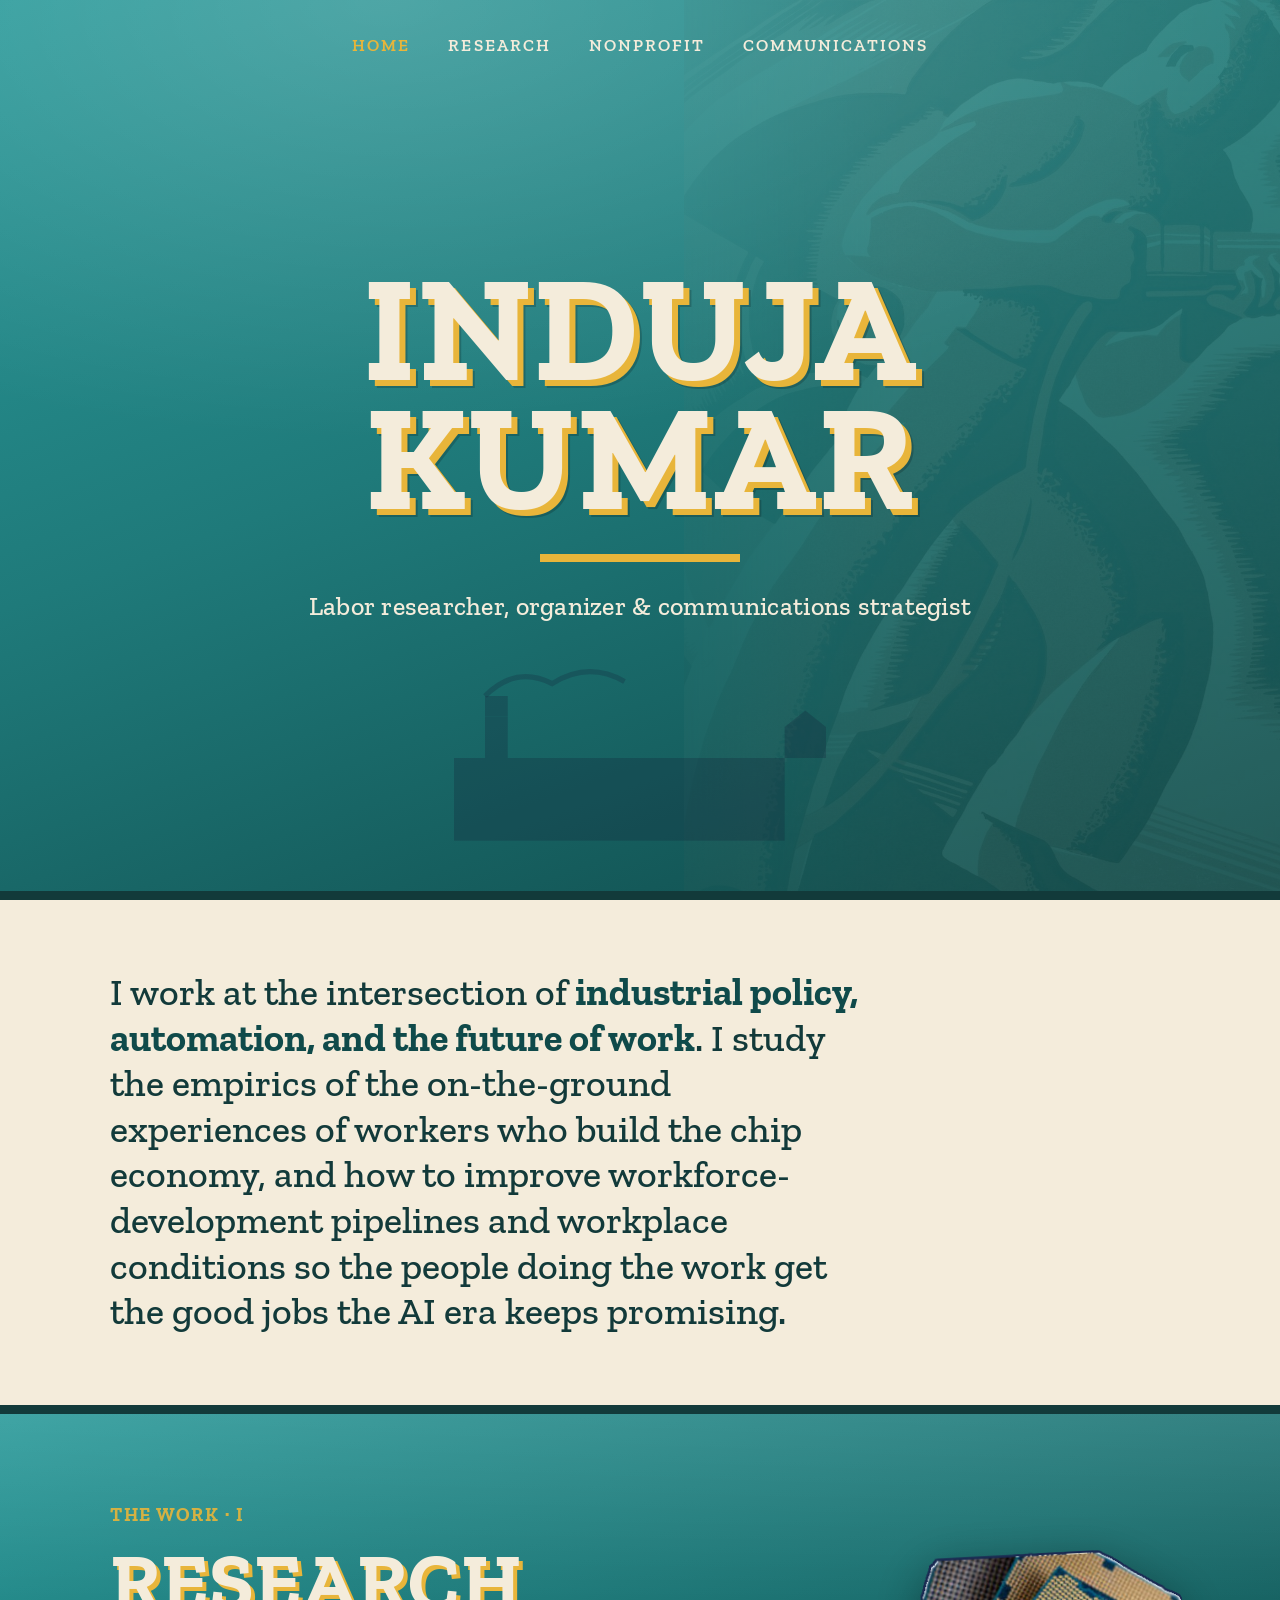
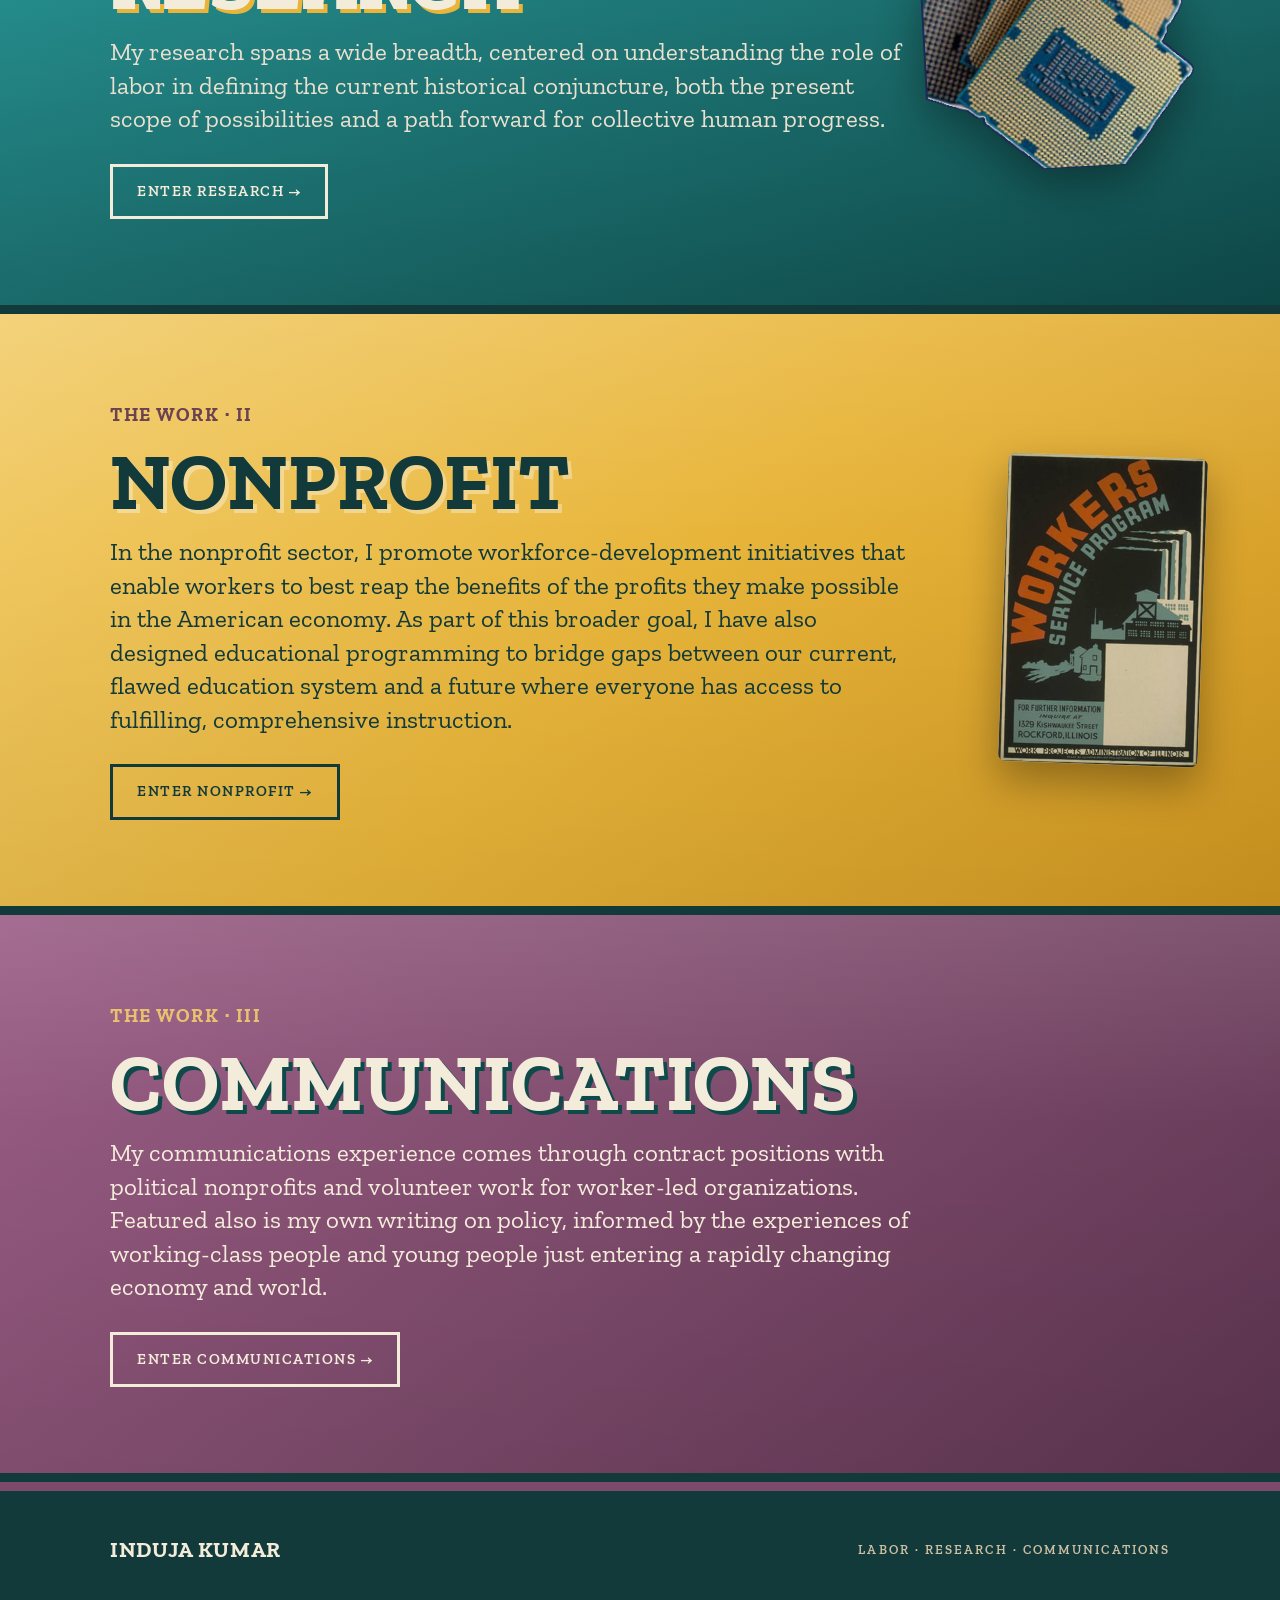
==== index.html @ 441b16be "Initial commit: deploy static site to GitHub Pages" ====
<!DOCTYPE html>
<html lang="en">
<head>
<meta charset="UTF-8">
<meta name="viewport" content="width=device-width, initial-scale=1.0">
<meta name="robots" content="noindex, nofollow, noarchive, nosnippet, noimageindex">
<meta name="googlebot" content="noindex, nofollow">
<title>Induja Kumar</title>
<link rel="preconnect" href="https://fonts.googleapis.com">
<link rel="preconnect" href="https://fonts.gstatic.com" crossorigin>
<link href="https://fonts.googleapis.com/css2?family=Zilla+Slab:ital,wght@0,400;0,500;0,600;0,700;1,400;1,500&display=swap" rel="stylesheet">
<link rel="stylesheet" href="style.css">
</head>
<body>

<!-- HERO: glossy turquoise, ghosted worker + factory motif behind centered name -->
<section class="hero-centered">
  <div class="hero-ghost" aria-hidden="true"></div>
  <!-- factory silhouette motif from Workers Service Program -->
  <svg class="hero-factory" viewBox="0 0 600 200" xmlns="http://www.w3.org/2000/svg" aria-hidden="true">
    <g fill="#15243a" opacity="0.32">
      <rect x="120" y="120" width="320" height="80"/>
      <rect x="150" y="80" width="22" height="40"/><rect x="150" y="60" width="22" height="20"/>
      <path d="M440 120 l40 0 l0 -30 l-20 -16 l-20 16 z"/>
      <g fill="#15243a"><rect x="150" y="135" width="14" height="14"/><rect x="178" y="135" width="14" height="14"/><rect x="206" y="135" width="14" height="14"/><rect x="234" y="135" width="14" height="14"/><rect x="262" y="135" width="14" height="14"/><rect x="290" y="135" width="14" height="14"/><rect x="318" y="135" width="14" height="14"/><rect x="346" y="135" width="14" height="14"/><rect x="374" y="135" width="14" height="14"/><rect x="402" y="135" width="14" height="14"/></g>
    </g>
    <g fill="none" stroke="#15243a" stroke-width="5" opacity="0.3">
      <path d="M150 60 Q180 30 215 48 Q250 26 285 46"/>
    </g>
  </svg>

  <div class="hero-content">
    <nav class="top-nav">
      <a href="index.html" class="active">Home</a>
      <a href="research.html">Research</a>
      <a href="nonprofit.html">Nonprofit</a>
      <a href="communications.html">Communications</a>
    </nav>
    <div class="hero-center">
      <div class="hero-name">Induja<br>Kumar</div>
      <div class="hero-rule"></div>
      <p class="hero-tag">Labor researcher, organizer &amp; communications strategist</p>
    </div>
  </div>
</section>

<!-- BIG BIO band -->
<section class="bio-band">
  <div class="wrap">
    <p class="bio-big">I work at the intersection of <b>industrial policy, automation, and the future of work</b>. I study the empirics of the on-the-ground experiences of workers who build the chip economy, and how to improve workforce-development pipelines and workplace conditions so the people doing the work get the good jobs the AI era keeps promising.</p>
  </div>
</section>

<!-- AREA 1: RESEARCH (turquoise, glossy) -->
<section class="areaband teal">
  <div class="popout-chip" aria-hidden="true"><img src="assets/chip.png" alt=""></div>
  <div class="wrap">
    <div class="area-grid">
      <div>
        <div class="area-index label">The Work &middot; I</div>
        <h2 class="area-title">Research</h2>
        <p class="area-desc">My research spans a wide breadth, centered on understanding the role of labor in defining the current historical conjuncture, both the present scope of possibilities and a path forward for collective human progress.</p>
        <a class="area-enter" href="research.html">Enter Research &rarr;</a>
      </div>
    </div>
  </div>
</section>

<!-- AREA 2: NONPROFIT (indigo) -->
<section class="areaband gold">
  <div class="popout-poster" aria-hidden="true"><img src="assets/wpa_workers_service.jpg" alt=""></div>
  <div class="wrap">
    <div class="area-grid">
      <div>
        <div class="area-index label">The Work &middot; II</div>
        <h2 class="area-title">Nonprofit</h2>
        <p class="area-desc">In the nonprofit sector, I promote workforce-development initiatives that enable workers to best reap the benefits of the profits they make possible in the American economy. As part of this broader goal, I have also designed educational programming to bridge gaps between our current, flawed education system and a future where everyone has access to fulfilling, comprehensive instruction.</p>
        <a class="area-enter" href="nonprofit.html">Enter Nonprofit &rarr;</a>
      </div>
    </div>
  </div>
</section>

<!-- AREA 3: COMMUNICATIONS (purple) -->
<section class="areaband plum">
  <div class="wrap">
    <div class="area-grid">
      <div>
        <div class="area-index label">The Work &middot; III</div>
        <h2 class="area-title">Communications</h2>
        <p class="area-desc">My communications experience comes through contract positions with political nonprofits and volunteer work for worker-led organizations. Featured also is my own writing on policy, informed by the experiences of working-class people and young people just entering a rapidly changing economy and world.</p>
        <a class="area-enter" href="communications.html">Enter Communications &rarr;</a>
      </div>
    </div>
  </div>
</section>

<footer>
  <div class="wrap">
    <span class="fname">Induja Kumar</span>
    <span class="label" style="color:var(--bone-dim)">Labor &middot; Research &middot; Communications</span>
  </div>
</footer>

</body>
</html>
---- style.css ----
/* ============================================================
   Induja Kumar — WPA / New Deal / utopian-industrial
   Type: Zilla Slab, chunky New Deal slab serif
   ============================================================ */
:root {
  --teal: #1f7a7a; --teal-bright: #2a9a9a; --teal-deep: #0f4a4a;
  --gold: #e8b53a; --gold-soft: #f2cd6c; --gold-deep: #cf9620;
  --plum: #7d4a6b; --plum-deep: #5c3450;
  --cream: #f4ecdb; --cream-deep: #e6dabf;
  --ink: #123a3a;           /* "dark" is now deep teal, never black */
  --ink-soft: #2c5151;
  --bone: #f4ecdb; --bone-dim: #cdbfa4;
  --rule-dark: rgba(244,236,219,0.22);
  /* legacy aliases mapped to new palette (no black/orange) */
  --indigo: #1f7a7a; --indigo-deep: #0f4a4a;
  --oxide: #7d4a6b; --oxide-deep: #5c3450; --ochre: #e8b53a;
  --rust: #7d4a6b; --rust-deep: #5c3450; --sage: #6f8a7a;
}
* { margin: 0; padding: 0; box-sizing: border-box; }
html { scroll-behavior: smooth; }
body { background: var(--ink); color: var(--bone); font-family: 'Zilla Slab', Georgia, serif; font-size: 18px; line-height: 1.55; font-weight: 400; -webkit-font-smoothing: antialiased; }
h1, h2, h3, .display { font-family: 'Zilla Slab', Georgia, serif; font-weight: 700; line-height: 1.0; letter-spacing: 0.005em; text-transform: uppercase; }
.label { font-family: 'Zilla Slab', serif; font-weight: 600; text-transform: uppercase; letter-spacing: 0.16em; font-size: 13px; }
a { color: var(--ochre); }

/* HOME HERO */
.poster { background: linear-gradient(160deg, var(--teal-bright) 0%, var(--teal) 45%, var(--teal-deep) 100%); color: var(--bone); position: relative; overflow: hidden; border-bottom: 9px solid var(--ink); }
.poster .rays { position: absolute; top: -30%; right: -10%; width: 70%; height: 160%; z-index: 0; opacity: 0.16; }
.poster-inner { position: relative; z-index: 2; max-width: 1140px; margin: 0 auto; padding: 54px 40px 0; min-height: 100vh; display: flex; flex-direction: column; }
.masthead { display: flex; justify-content: space-between; align-items: flex-start; gap: 32px; }
.mast-left { max-width: 600px; }
.nameplate { font-family: 'Zilla Slab', serif; font-weight: 700; text-transform: uppercase; color: var(--bone); font-size: 84px; line-height: 0.92; letter-spacing: 0.005em; text-shadow: 4px 4px 0 var(--ochre); }
.rule-under { height: 7px; width: 150px; background: var(--ochre); margin: 20px 0 24px; }
.bio { font-family: 'Zilla Slab', serif; font-size: 33px; font-weight: 500; line-height: 1.12; color: var(--bone); max-width: 17em; }
.bio b { color: #fff; font-weight: 700; }
.mast-nav { text-align: right; padding-top: 12px; flex-shrink: 0; }
.mast-nav a { display: block; font-family: 'Zilla Slab', serif; font-weight: 600; text-transform: uppercase; letter-spacing: 0.1em; color: var(--bone); font-size: 19px; padding: 8px 0; text-decoration: none; transition: color 0.14s; }
.mast-nav a:hover, .mast-nav a.active { color: var(--ochre); }
.hero-split { display: grid; grid-template-columns: 1.1fr 0.9fr; gap: 36px; flex: 1; align-items: stretch; }
.hero-textcol { display: flex; flex-direction: column; justify-content: center; padding: 30px 0; }
.figwrap { position: relative; display: flex; align-items: flex-end; justify-content: center; min-height: 0; }
.figwrap img { max-height: 90vh; width: auto; max-width: 100%; object-fit: contain; filter: drop-shadow(-12px 12px 0 rgba(0,0,0,0.22)); }
.figcap { position: absolute; bottom: 10px; left: 6px; font-family: 'Zilla Slab', serif; font-weight: 600; text-transform: uppercase; letter-spacing: 0.06em; font-size: 11px; color: var(--bone); opacity: 0.7; }

/* HOME — three area bands */
.areaband { padding: 86px 0; border-bottom: 9px solid var(--ink); position: relative; overflow: hidden; }
.areaband.oxide { background: linear-gradient(160deg, var(--rust), var(--rust-deep)); color: var(--bone); }
.areaband.teal  { background: linear-gradient(160deg, var(--teal-bright), var(--teal-deep)); color: var(--bone); }
.areaband.ink   { background: var(--ink); color: var(--bone); }
.wrap { max-width: 1140px; margin: 0 auto; padding: 0 40px; }
.area-grid { display: grid; grid-template-columns: 1fr auto; gap: 50px; align-items: center; }
.area-index { font-family: 'Zilla Slab'; font-weight: 700; font-size: 19px; letter-spacing: 0.08em; opacity: 0.9; margin-bottom: 16px; }
.areaband.oxide .area-index { color: var(--ink); }
.areaband.teal  .area-index { color: var(--ochre); }
.areaband.ink   .area-index { color: var(--ochre); }
.area-title { font-size: 80px; line-height: 0.9; margin-bottom: 18px; color: var(--bone); }
.areaband.oxide .area-title { text-shadow: 4px 4px 0 var(--ink); }
.areaband.teal  .area-title { text-shadow: 4px 4px 0 var(--ochre); }
.areaband.ink   .area-title { text-shadow: 4px 4px 0 var(--oxide); }
.area-desc { font-size: 25px; line-height: 1.34; font-weight: 400; max-width: 32em; }
.areaband.oxide .area-desc { color: #fbeede; }
.areaband.ink .area-desc, .areaband.teal .area-desc { color: #e9e0cf; }
.area-enter { display: inline-block; margin-top: 28px; font-family: 'Zilla Slab'; font-weight: 600; text-transform: uppercase; letter-spacing: 0.1em; font-size: 15px; padding: 13px 24px; border: 3px solid currentColor; text-decoration: none; transition: all 0.14s; }
.areaband.oxide .area-enter { color: var(--ink); }
.areaband.oxide .area-enter:hover { background: var(--ink); color: var(--oxide); }
.areaband.teal  .area-enter { color: var(--bone); }
.areaband.teal  .area-enter:hover { background: var(--bone); color: var(--teal); }
.areaband.ink   .area-enter { color: var(--ochre); }
.areaband.ink   .area-enter:hover { background: var(--ochre); color: var(--ink); }
.area-num { font-family: 'Zilla Slab'; font-weight: 700; font-size: 200px; line-height: 0.8; opacity: 0.1; }
.areaband.oxide .area-num { color: var(--ink); }
.areaband.teal  .area-num { color: var(--bone); }
.areaband.ink   .area-num { color: var(--bone); }

/* HONORS */
.honors-band { background: var(--ochre); color: var(--ink); padding: 76px 0; border-bottom: 9px solid var(--ink); }
.honors-band .area-index { color: var(--oxide-deep); margin-bottom: 14px; }
.honors-band h2 { font-size: 56px; color: var(--ink); text-shadow: 3px 3px 0 rgba(255,255,255,0.3); margin-bottom: 30px; }
.tickets { display: flex; flex-wrap: wrap; gap: 11px; }
.ticket { font-family: 'Zilla Slab'; font-weight: 600; text-transform: uppercase; letter-spacing: 0.04em; font-size: 14px; padding: 11px 16px; background: var(--ink); color: var(--bone); border: 3px solid var(--ink); }
.ticket.teal { background: var(--teal); }
.ticket.oxide { background: var(--oxide); }
.ticket.ghost { background: transparent; color: var(--ink); }

footer { background: var(--ink); color: var(--bone-dim); padding: 42px 0; border-top: 9px solid var(--oxide); }
footer .wrap { display: flex; justify-content: space-between; align-items: center; gap: 16px; flex-wrap: wrap; }
footer .fname { font-family: 'Zilla Slab'; font-weight: 700; text-transform: uppercase; color: var(--bone); font-size: 22px; letter-spacing: 0.03em; text-decoration: none; }

/* INTERIOR PAGES */
.subhead { background: linear-gradient(160deg, var(--teal-bright) 0%, var(--teal) 50%, var(--teal-deep) 100%); color: var(--bone); border-bottom: 9px solid var(--ink); position: relative; overflow: hidden; }
.subhead.oxide-head { background: linear-gradient(160deg, var(--rust), var(--rust-deep)); }
.subhead.ochre-head { background: linear-gradient(160deg, var(--gold-soft), var(--gold-deep)); color: var(--ink); }
.subhead .rays { position: absolute; top: -40%; right: -8%; width: 55%; height: 180%; opacity: 0.14; z-index: 0; }
.subhead-inner { position: relative; z-index: 2; max-width: 1140px; margin: 0 auto; padding: 30px 40px 48px; }
.subnav { display: flex; justify-content: space-between; align-items: center; margin-bottom: 48px; }
.subnav .home { font-family: 'Zilla Slab'; font-weight: 700; text-transform: uppercase; color: var(--bone); font-size: 22px; letter-spacing: 0.02em; text-decoration: none; text-shadow: 2px 2px 0 var(--ochre); }
.subhead.ochre-head .subnav .home { color: var(--ink); text-shadow: 2px 2px 0 var(--oxide); }
.subnav .home:hover { color: var(--ochre); }
.subnav .links { display: flex; gap: 24px; }
.subnav .links a { font-family: 'Zilla Slab'; font-weight: 600; text-transform: uppercase; letter-spacing: 0.08em; color: var(--bone); font-size: 15px; text-decoration: none; }
.subhead.ochre-head .subnav .links a { color: var(--ink); }
.subnav .links a:hover, .subnav .links a.active { color: var(--ochre); }
.subhead.ochre-head .subnav .links a:hover, .subhead.ochre-head .subnav .links a.active { color: var(--oxide); }
.subhead h1 { font-size: 76px; color: var(--bone); margin-bottom: 20px; text-shadow: 4px 4px 0 var(--ochre); }
.subhead.ochre-head h1 { color: var(--ink); text-shadow: 4px 4px 0 var(--oxide); }
.subhead .standfirst { font-size: 24px; font-weight: 400; color: #f2ece0; max-width: 38em; line-height: 1.32; }
.subhead.ochre-head .standfirst { color: var(--ink); font-weight: 500; }

.entry-band { padding: 68px 0; border-bottom: 9px solid var(--ink); }
.entry-band.s-ink   { background: var(--ink); color: var(--bone); }
.entry-band.s-oxide { background: linear-gradient(160deg, var(--rust), var(--rust-deep)); color: var(--bone); }
.entry-band.s-teal  { background: linear-gradient(160deg, var(--teal-bright), var(--teal) 55%, var(--teal-deep)); color: var(--bone); }
.entry-band.s-ochre { background: linear-gradient(160deg, var(--gold-soft), var(--gold) 55%, var(--gold-deep)); color: var(--ink); }
.dept-head { display: flex; align-items: baseline; gap: 16px; margin-bottom: 40px; }
.dept-head .num { font-family: 'Zilla Slab'; font-weight: 700; font-size: 30px; }
.s-ink .dept-head .num, .s-teal .dept-head .num { color: var(--ochre); }
.s-oxide .dept-head .num { color: var(--ink); }
.s-ochre .dept-head .num { color: var(--oxide); }
.dept-head h2 { font-size: 46px; }
.s-ink h2, .s-teal h2, .s-oxide h2 { color: var(--bone); }
.s-ochre h2 { color: var(--ink); }
.s-ink .dept-head h2 { text-shadow: 3px 3px 0 var(--oxide); }
.s-teal .dept-head h2 { text-shadow: 3px 3px 0 var(--ochre); }
.s-oxide .dept-head h2 { text-shadow: 3px 3px 0 var(--ink); }
.s-ochre .dept-head h2 { text-shadow: 3px 3px 0 var(--oxide); }
.section-lead { font-size: 21px; max-width: 46em; margin-bottom: 38px; line-height: 1.4; }
.s-ink .section-lead, .s-teal .section-lead { color: #f2ece0; }
.s-oxide .section-lead { color: #fbeede; }
.s-ochre .section-lead { color: var(--ink); }
.proj { display: grid; grid-template-columns: 230px 1fr; gap: 38px; padding: 30px 0; border-top: 2px solid var(--rule-dark); }
.s-ochre .proj { border-top: 2px solid rgba(23,18,14,0.18); }
.proj:first-of-type { border-top: none; }
.proj .meta .org { font-family: 'Zilla Slab'; font-weight: 700; text-transform: uppercase; font-size: 17px; line-height: 1.12; }
.s-ink .proj .meta .org, .s-teal .proj .meta .org, .s-oxide .proj .meta .org { color: var(--bone); }
.s-ochre .proj .meta .org { color: var(--ink); }
.proj .meta .role { font-weight: 600; font-size: 14px; margin-top: 6px; }
.s-ink .proj .meta .role, .s-teal .proj .meta .role { color: var(--ochre); }
.s-oxide .proj .meta .role { color: var(--ink); }
.s-ochre .proj .meta .role { color: var(--oxide); }
.proj .meta .date { font-family: 'Zilla Slab'; font-size: 14px; margin-top: 5px; letter-spacing: 0.03em; opacity: 0.8; }
.proj .body h3 { font-family: 'Zilla Slab'; font-weight: 700; text-transform: none; font-size: 25px; letter-spacing: 0; line-height: 1.15; margin-bottom: 10px; }
.s-ink .proj .body h3, .s-teal .proj .body h3, .s-oxide .proj .body h3 { color: var(--bone); }
.s-ochre .proj .body h3 { color: var(--ink); }
.proj .body p { font-size: 18px; line-height: 1.5; }
.s-ink .proj .body p, .s-teal .proj .body p { color: #e9e0cf; }
.s-oxide .proj .body p { color: #f6e9da; }
.s-ochre .proj .body p { color: var(--ink-soft); }
.photoplate { margin: 8px 0 0; border-radius: 8px; overflow: hidden; box-shadow: 0 14px 34px rgba(0,0,0,0.25); max-width: 100%; }
.s-ochre .photoplate { margin: 8px 0 0; border-radius: 8px; overflow: hidden; box-shadow: 0 14px 34px rgba(0,0,0,0.25); max-width: 100%; }
.s-ink .photoplate { margin: 8px 0 0; border-radius: 8px; overflow: hidden; box-shadow: 0 14px 34px rgba(0,0,0,0.25); max-width: 100%; }
.photoplate img { display: block; width: 100%; }
.photo-credit { font-family: 'Zilla Slab'; font-weight: 600; text-transform: uppercase; letter-spacing: 0.05em; font-size: 11px; margin-top: 12px; opacity: 0.85; }
.embeds { display: grid; grid-template-columns: repeat(auto-fill, minmax(235px, 1fr)); gap: 18px; margin-top: 10px; }
.embed { display: flex; flex-direction: column; text-decoration: none; border: 4px solid var(--ink); background: var(--bone); transition: transform 0.14s, box-shadow 0.14s; }
.embed:hover { transform: translate(-2px,-2px); box-shadow: 0 12px 28px rgba(0,0,0,0.22); text-decoration: none; }
.embed .shot { aspect-ratio: 16/10; background: var(--bone-dim); overflow: hidden; border-bottom: 4px solid var(--ink); position: relative; }
.embed .shot img { width: 100%; height: 100%; object-fit: cover; display: block; }
.embed .shot .placeholder { position: absolute; inset: 0; display: flex; align-items: center; justify-content: center; font-family: 'Zilla Slab'; font-weight: 600; text-transform: uppercase; letter-spacing: 0.06em; font-size: 11px; color: var(--ink-soft); text-align: center; padding: 12px; }
.embed .cap { padding: 14px 16px; display: flex; flex-direction: column; gap: 6px; flex: 1; background: var(--bone); }
.embed .outlet { font-family: 'Zilla Slab'; font-weight: 700; text-transform: uppercase; letter-spacing: 0.05em; font-size: 12px; color: var(--oxide); }
.embed .etitle { font-family: 'Zilla Slab'; font-weight: 600; font-size: 16px; line-height: 1.22; color: var(--ink); }
.embed .go { font-family: 'Zilla Slab'; font-weight: 700; text-transform: uppercase; letter-spacing: 0.06em; font-size: 12px; color: var(--teal); margin-top: auto; }
a.docframe { display: block; text-decoration: none; border-radius: 8px; overflow: hidden; box-shadow: 0 14px 34px rgba(0,0,0,0.25); transition: transform 0.14s, box-shadow 0.14s; max-width: 520px; }
a.docframe:hover { transform: translate(-2px,-2px); box-shadow: 0 18px 40px rgba(15,74,74,0.35); }
a.docframe img { display: block; width: 100%; }
a.docframe .docbar { background: var(--ink); color: var(--bone); padding: 13px 16px; display: flex; justify-content: space-between; align-items: center; }
a.docframe .docbar .t { font-family: 'Zilla Slab'; font-weight: 700; text-transform: uppercase; letter-spacing: 0.04em; font-size: 13px; }
a.docframe .docbar .t2 { font-family: 'Zilla Slab'; font-weight: 700; text-transform: uppercase; font-size: 12px; color: var(--ochre); }
.social-cards { display: grid; grid-template-columns: repeat(auto-fill, minmax(190px, 1fr)); gap: 18px; margin-top: 10px; }
.scard { display: flex; flex-direction: column; text-decoration: none; border: 4px solid var(--ink); background: var(--ink); transition: transform 0.14s, box-shadow 0.14s; }
.scard:hover { transform: translate(-2px,-2px); box-shadow: 0 12px 28px rgba(0,0,0,0.28); text-decoration: none; }
.scard .shot { overflow: hidden; border-bottom: 4px solid var(--ink); background: #000; }
.scard .shot img { width: 100%; display: block; }
.scard .cap { padding: 12px 14px; background: var(--bone); flex: 1; display: flex; flex-direction: column; gap: 6px; }
.scard .outlet { font-family: 'Zilla Slab'; font-weight: 700; text-transform: uppercase; letter-spacing: 0.04em; font-size: 12px; color: var(--oxide); }
.scard .etitle { font-family: 'Zilla Slab'; font-weight: 600; font-size: 15px; line-height: 1.22; color: var(--ink); }
.scard .go { font-family: 'Zilla Slab'; font-weight: 700; text-transform: uppercase; letter-spacing: 0.05em; font-size: 11px; color: var(--teal); margin-top: auto; }
.subfooter { background: var(--ink); color: var(--bone-dim); padding: 40px 0; border-top: 9px solid var(--oxide); }
.subfooter .wrap { display: flex; justify-content: space-between; align-items: center; gap: 16px; flex-wrap: wrap; }
.subfooter .fname { font-family: 'Zilla Slab'; font-weight: 700; text-transform: uppercase; color: var(--bone); font-size: 20px; letter-spacing: 0.03em; text-decoration: none; }

@media (max-width: 880px) {
  .masthead { flex-direction: column; }
  .mast-nav { text-align: left; }
  .nameplate { font-size: 56px; }
  .bio { font-size: 25px; }
  .hero-split { grid-template-columns: 1fr; }
  .figwrap { max-height: 54vh; margin-top: 22px; }
  .figwrap img { max-height: 50vh; }
  .area-grid { grid-template-columns: 1fr; gap: 12px; }
  .area-num { display: none; }
  .area-title { font-size: 52px; }
  .subhead h1 { font-size: 46px; }
  .dept-head h2 { font-size: 32px; }
  .proj { grid-template-columns: 1fr; gap: 12px; }
  .subnav { flex-direction: column; align-items: flex-start; gap: 16px; }
  .subnav .links { flex-wrap: wrap; gap: 14px; }
}
@media (prefers-reduced-motion: reduce) { html { scroll-behavior: auto; } }

/* ===== EDIT-PASS ADDITIONS ===== */
/* ticket color variants for award chips */
.ticket.gold { background: var(--gold); color: var(--ink); border-color: var(--ink); }
.ticket.rust { background: var(--rust); color: var(--bone); border-color: var(--ink); }
.ticket.sage { background: var(--sage); color: var(--ink); border-color: var(--ink); }
.ticket.teal { background: var(--teal); color: var(--bone); border-color: var(--ink); }

/* space photo caption away from image */
.photo-credit { margin-top: 18px !important; }

/* wide embed card variant (for full-title article cards) */
.embed.wide { max-width: 560px; }
.embed.wide .shot { aspect-ratio: 21/9; }
.embed.wide .etitle { font-size: 17px; }

/* left-aligned big "read more" link */
.readmore-big {
  display: inline-block; margin-top: 8px;
  font-family: 'Zilla Slab'; font-weight: 700; text-transform: uppercase;
  letter-spacing: 0.04em; font-size: 26px; color: var(--gold);
  text-decoration: none; line-height: 1.1;
}
.readmore-big:hover { color: var(--bone); }

/* centered rolodex */
.embeds.centered { justify-content: center; max-width: 820px; margin-left: auto; margin-right: auto; }

/* ===== MOTIFS: desert + industrial + chip ===== */
.motif { position: absolute; pointer-events: none; opacity: 0.5; z-index: 0; }
.motif svg { display: block; }
.areaband, .entry-band, .honors-band { position: relative; }
.areaband .wrap, .entry-band .wrap, .honors-band .wrap { position: relative; z-index: 2; }
/* corner desert/chip motif, top-right of bands */
.motif.tr { top: 28px; right: 36px; }
.motif.br { bottom: 24px; right: 40px; }
.dept-head { position: relative; z-index: 2; }
/* gold area band specifics */
.areaband.gold .area-index { color: var(--rust-deep); }
.areaband.gold .area-title { color: var(--ink); text-shadow: 4px 4px 0 rgba(255,255,255,0.3); }
.areaband.gold .area-num { color: var(--ink); opacity: 0.1; }
.areaband.gold .area-enter { color: var(--ink); }
.areaband.gold .area-enter:hover { background: var(--ink); color: var(--gold); }
/* gold honors stays gold; make ink band accents gold */
.areaband.ink .area-title { text-shadow: 4px 4px 0 var(--gold); }
.areaband.ink .area-index { color: var(--gold); }

/* ===== CENTERED HERO with ghosted worker ===== */
.hero-ghost {
  position: absolute; top: 0; right: 0; height: 100%; width: auto;
  max-width: 60%; object-fit: cover; object-position: center;
  opacity: 0.5; z-index: 1; pointer-events: none;
  -webkit-mask-image: linear-gradient(90deg, transparent 0%, #000 40%);
  mask-image: linear-gradient(90deg, transparent 0%, #000 40%);
}
.hero-factory { position: absolute; left: 30px; bottom: 24px; width: 320px; height: auto; z-index: 1; opacity: 0.8; }
.poster-inner.hero-centered { position: relative; z-index: 3; justify-content: center; align-items: center; text-align: center; }
.mast-nav-top { position: absolute; top: 34px; right: 0; display: flex; gap: 26px; }
.mast-nav-top a { font-family: 'Zilla Slab'; font-weight: 600; text-transform: uppercase; letter-spacing: 0.1em; color: var(--bone); font-size: 16px; text-decoration: none; transition: color 0.14s; }
.mast-nav-top a:hover, .mast-nav-top a.active { color: var(--gold); }
.hero-center-block { max-width: 880px; }
.nameplate-big {
  font-family: 'Zilla Slab', serif; font-weight: 700; text-transform: uppercase;
  color: var(--bone); font-size: 130px; line-height: 0.88; letter-spacing: 0.01em;
  text-shadow: 6px 6px 0 var(--gold), 7px 7px 0 rgba(0,0,0,0.18);
  margin: 0;
}
.rule-under.center { margin: 28px auto 30px; width: 180px; height: 8px; }
.bio.center { margin: 0 auto; max-width: 24em; font-size: 26px; text-align: center; }
.figcap-center { position: absolute; bottom: 22px; right: 40px; font-family: 'Zilla Slab'; font-weight: 600; text-transform: uppercase; letter-spacing: 0.06em; font-size: 11px; color: var(--bone); opacity: 0.65; z-index: 3; }

@media (max-width: 880px) {
  .nameplate-big { font-size: 64px; }
  .bio.center { font-size: 20px; }
  .hero-ghost { max-width: 100%; opacity: 0.3; }
  .mast-nav-top { position: static; justify-content: center; margin-bottom: 30px; flex-wrap: wrap; }
  .poster-inner.hero-centered { padding-top: 30px; }
  .hero-factory { width: 180px; }
}

/* ===== PHOTO POPOUTS (Koch-style) ===== */
.popout { border-radius: 8px; overflow: hidden; box-shadow: 0 14px 34px rgba(0,0,0,0.22); max-width: 100%; margin: 0; }
.popout.teal-sh { box-shadow: 0 14px 34px rgba(15,74,74,0.4); }
.popout.plum-sh { box-shadow: 0 14px 34px rgba(92,52,80,0.4); }
.popout img { display: block; width: 100%; }
.popout-cap { font-family: 'Zilla Slab'; font-weight: 600; text-transform: uppercase; letter-spacing: 0.05em; font-size: 11px; margin-top: 12px; opacity: 0.85; }

/* full-bleed photo strip (bottom of a page) */
.fullbleed-strip { width: 100%; border-top: 9px solid var(--ink); border-bottom: 9px solid var(--ink); overflow: hidden; max-height: 360px; }
.fullbleed-strip img { width: 100%; display: block; object-fit: cover; }

/* side-margin photo (alternating layout) */
.with-sidephoto { display: grid; grid-template-columns: 1fr 300px; gap: 44px; align-items: start; }
.sidephoto { position: sticky; top: 30px; }
.sidephoto img { width: 100%; display: block; border: 4px solid var(--ink); box-shadow: 10px 10px 0 var(--gold); }
.sidephoto .cap { font-family: 'Zilla Slab'; font-weight: 600; text-transform: uppercase; letter-spacing: 0.05em; font-size: 10.5px; margin-top: 10px; opacity: 0.8; }
@media (max-width: 880px) { .with-sidephoto { grid-template-columns: 1fr; } .sidephoto { position: static; max-width: 360px; } }

/* small motif to replace § */
.secmark { display: inline-flex; align-items: center; margin-right: 4px; }
.secmark svg { width: 26px; height: 26px; }

/* ===== RESTORED HERO / BIO / POPOUT (matched to current palette) ===== */
.hero-centered {
  position: relative; min-height: 100vh; overflow: hidden;
  background: linear-gradient(160deg, var(--teal-bright) 0%, var(--teal) 45%, var(--teal-deep) 100%);
  border-bottom: 9px solid var(--ink); display: flex; flex-direction: column;
}
.hero-centered::before { content:""; position:absolute; inset:0; z-index:1; pointer-events:none;
  background: radial-gradient(130% 90% at 30% 0%, rgba(255,255,255,0.18), rgba(255,255,255,0) 55%); }
.hero-ghost {
  position: absolute; top: 0; right: -6%; width: 62%; height: 100%; z-index: 0;
  background: url('assets/worker_ghost.jpg') no-repeat center right; background-size: contain;
  opacity: 0.22;
}
.hero-factory { position: absolute; bottom: 50px; left: 50%; transform: translateX(-50%); width: 620px; max-width: 88%; z-index: 0; opacity: 0.85; }
.hero-content { position: relative; z-index: 3; flex: 1; display: flex; flex-direction: column; max-width: 1140px; margin: 0 auto; width: 100%; padding: 32px 40px 0; }
.top-nav { display: flex; justify-content: center; gap: 38px; }
.top-nav a { font-family: 'Zilla Slab'; font-weight: 600; text-transform: uppercase; letter-spacing: 0.12em; color: var(--bone); font-size: 17px; text-decoration: none; transition: color 0.14s; }
.top-nav a:hover, .top-nav a.active { color: var(--gold); }
.hero-center { flex: 1; display: flex; flex-direction: column; align-items: center; justify-content: center; text-align: center; padding-bottom: 60px; }
.hero-name {
  font-family: 'Zilla Slab'; font-weight: 700; text-transform: uppercase;
  color: var(--bone); font-size: 150px; line-height: 0.86; letter-spacing: 0.01em;
  text-shadow: 6px 6px 0 var(--gold), 8px 8px 0 rgba(0,0,0,0.18);
}
.hero-rule { height: 8px; width: 200px; background: var(--gold); margin: 32px 0 24px; }
.hero-tag { font-family: 'Zilla Slab'; font-weight: 500; font-size: 26px; color: var(--bone); letter-spacing: 0.01em; }

.bio-band { background: var(--bone); padding: 70px 0; border-bottom: 9px solid var(--ink); }
.bio-big { font-family: 'Zilla Slab'; font-weight: 500; font-size: 38px; line-height: 1.2; color: var(--ink); max-width: 20em; }
.bio-big b { font-weight: 700; color: var(--teal-deep); }

.popout-chip { position: absolute; top: 50%; right: 5%; transform: translateY(-50%) rotate(-3deg); width: 300px; z-index: 1;
  filter:
    drop-shadow(1.5px 0 0 #1a2a52) drop-shadow(-1.5px 0 0 #1a2a52)
    drop-shadow(0 1.5px 0 #1a2a52) drop-shadow(0 -1.5px 0 #1a2a52)
    drop-shadow(0 14px 24px rgba(0,0,0,0.40)); }
.popout-chip img { display: block; width: 100%; }
@media (max-width: 980px) { .popout-chip { position: absolute; top: 50%; right: 5%; transform: translateY(-50%) rotate(-3deg); width: 300px; z-index: 1;
  filter:
    drop-shadow(1.5px 0 0 #1a2a52) drop-shadow(-1.5px 0 0 #1a2a52)
    drop-shadow(0 1.5px 0 #1a2a52) drop-shadow(0 -1.5px 0 #1a2a52)
    drop-shadow(0 14px 24px rgba(0,0,0,0.40)); } }
@media (max-width: 880px) {
  .hero-name { font-size: 68px; }
  .top-nav { flex-wrap: wrap; gap: 18px; }
  .hero-tag { font-size: 19px; }
  .bio-big { font-size: 26px; }
}


/* constrained WPA poster popout on bands */
.popout-poster { position: absolute; top: 50%; right: 6%; transform: translateY(-50%) rotate(2deg); width: 200px; z-index: 1; border-radius: 8px; overflow: hidden; box-shadow: 0 18px 40px rgba(0,0,0,0.32); }
.popout-poster img { display: block; width: 100%; }
@media (max-width: 980px) { .popout-poster { position: absolute; top: 50%; right: 6%; transform: translateY(-50%) rotate(2deg); width: 200px; z-index: 1; border-radius: 8px; overflow: hidden; box-shadow: 0 18px 40px rgba(0,0,0,0.32); } }

/* gold area band background (was missing) */
.areaband.gold { background: linear-gradient(135deg, var(--gold-soft) 0%, var(--gold) 50%, var(--gold-deep) 100%); color: var(--bone); }


/* readability pass: lift body text on dark/teal bands */
.s-ink .proj .body p, .s-teal .proj .body p { color: #f2ece0; }
.s-ink .section-lead, .s-teal .section-lead, .s-oxide .section-lead { opacity: 1; }
.subhead .standfirst { opacity: 1; }

/* ===== SUBHEAD FLOATING POPOUT (borderless, Koch-style) ===== */
.subhead-inner { position: relative; }
.subhead-popout {
  position: absolute; top: 50%; right: 0; transform: translateY(-50%) rotate(-2deg);
  width: 240px; border-radius: 8px; overflow: hidden;
  box-shadow: 0 18px 44px rgba(0,0,0,0.30); z-index: 1;
}
.subhead-popout img { display: block; width: 100%; }
.subhead-inner > .subnav, .subhead-inner > h1, .subhead-inner > .standfirst { position: relative; z-index: 2; }
.subhead .standfirst { max-width: 32em; }
@media (max-width: 980px) { .subhead-popout { display: none; } .subhead .standfirst { max-width: 38em; } }



/* ============================================================
   RESTORED + BLACK TEXT ON GOLD/YELLOW BANDS
   ============================================================ */
/* glossy sheen overlay on every band */
.areaband, .entry-band, .subhead, .honors-band { position: relative; }
.areaband::after, .entry-band::after, .subhead::after, .honors-band::after {
  content:""; position:absolute; inset:0; z-index:0; pointer-events:none;
  background: linear-gradient(180deg, rgba(255,255,255,0.10) 0%, rgba(255,255,255,0) 38%, rgba(0,0,0,0.06) 100%);
}
.areaband > .wrap, .entry-band > .wrap, .subhead-inner, .honors-band > .wrap { position: relative; z-index: 2; }

/* PURPLE area band (home Communications) */
.areaband.plum { background: linear-gradient(135deg, #9a5d85 0%, var(--plum) 50%, var(--plum-deep) 100%); color: var(--bone); }
.areaband.plum .area-index { color: var(--gold-soft); }
.areaband.plum .area-title { color: var(--bone); text-shadow: 4px 4px 0 var(--teal-deep); }
.areaband.plum .area-desc { color: var(--bone); }
.areaband.plum .area-num { color: var(--bone); opacity: 0.12; }
.areaband.plum .area-enter { color: var(--bone); }
.areaband.plum .area-enter:hover { background: var(--bone); color: var(--plum); }

/* entry-band surfaces (glossy) */
.entry-band.s-ink   { background: linear-gradient(135deg, var(--teal) 0%, var(--teal-deep) 100%); color: var(--bone); }
.entry-band.s-teal  { background: linear-gradient(135deg, var(--teal-bright) 0%, var(--teal) 50%, var(--teal-deep) 100%); color: var(--bone); }
.entry-band.s-oxide { background: linear-gradient(135deg, #9a5d85 0%, var(--plum) 50%, var(--plum-deep) 100%); color: var(--bone); }
.entry-band.s-gold, .entry-band.s-ochre { background: linear-gradient(135deg, var(--gold-soft) 0%, var(--gold) 50%, var(--gold-deep) 100%); color: var(--ink); }

/* ===== BLACK (ink) TEXT ON ALL GOLD/YELLOW BANDS ===== */
.entry-band.s-gold, .entry-band.s-ochre,
.entry-band.s-gold *, .entry-band.s-ochre * { color: var(--ink) !important; text-shadow: none !important; }
.entry-band.s-gold .dept-head h2, .entry-band.s-ochre .dept-head h2 { color: var(--ink) !important; text-shadow: 3px 3px 0 rgba(255,255,255,0.35) !important; }
.entry-band.s-gold .proj .meta .role, .entry-band.s-gold .go { color: var(--rust-deep) !important; }
.entry-band.s-gold .docframe .docbar, .entry-band.s-gold .docframe .docbar * { color: var(--bone) !important; }
.entry-band.s-gold .embed .cap, .entry-band.s-gold .embed .cap * { color: var(--ink) !important; }
.entry-band.s-gold .embed .outlet { color: var(--rust-deep) !important; }

/* gold AREA band (home Nonprofit) — black text */
.areaband.gold { background: linear-gradient(135deg, var(--gold-soft) 0%, var(--gold) 50%, var(--gold-deep) 100%); color: var(--ink); }
.areaband.gold .area-index { color: var(--rust-deep) !important; text-shadow: none !important; }
.areaband.gold .area-title { color: var(--ink) !important; text-shadow: 4px 4px 0 rgba(255,255,255,0.35) !important; }
.areaband.gold .area-desc { color: var(--ink) !important; text-shadow: none !important; }
.areaband.gold .area-num { color: var(--ink); opacity: 0.1; }
.areaband.gold .area-enter { color: var(--ink) !important; border-color: var(--ink) !important; background: transparent !important; text-shadow: none !important; }
.areaband.gold .area-enter:hover { background: var(--ink) !important; color: var(--gold) !important; }

/* gold SUBHEAD (nonprofit header) — black text */
.subhead.ochre-head h1 { color: var(--ink) !important; text-shadow: 4px 4px 0 rgba(255,255,255,0.3) !important; }
.subhead.ochre-head .standfirst { color: var(--ink) !important; text-shadow: none !important; }
.subhead.ochre-head .subnav .home { color: var(--ink) !important; text-shadow: none !important; }
.subhead.ochre-head .subnav .links a { color: var(--ink) !important; }
.subhead.ochre-head .subnav .links a:hover, .subhead.ochre-head .subnav .links a.active { color: var(--rust-deep) !important; }

/* PURPLE subhead (communications header) */
.subhead.plum-head { background: linear-gradient(135deg, #9a5d85, var(--plum) 55%, var(--plum-deep)); color: var(--bone); }
.subhead.plum-head h1 { color: var(--bone); text-shadow: 4px 4px 0 var(--teal-deep); }
.subhead.plum-head .standfirst { color: var(--bone); }
.subhead.plum-head .subnav .home { color: var(--bone); text-shadow: 2px 2px 0 var(--teal-deep); }
.subhead.plum-head .subnav .links a { color: var(--bone); }
.subhead.plum-head .subnav .links a:hover, .subhead.plum-head .subnav .links a.active { color: var(--gold-soft); }

/* Writing rolodex full width */
.embeds.writing-full { grid-template-columns: repeat(3, 1fr); gap: 22px; max-width: 100%; }
.embeds.writing-full .embed .shot { aspect-ratio: 16/11; }
.embeds.writing-full .embed .etitle { font-size: 17px; }
.embeds.writing-full .embed .cap { padding: 18px 20px; }
@media (max-width: 860px) { .embeds.writing-full { grid-template-columns: 1fr; } }
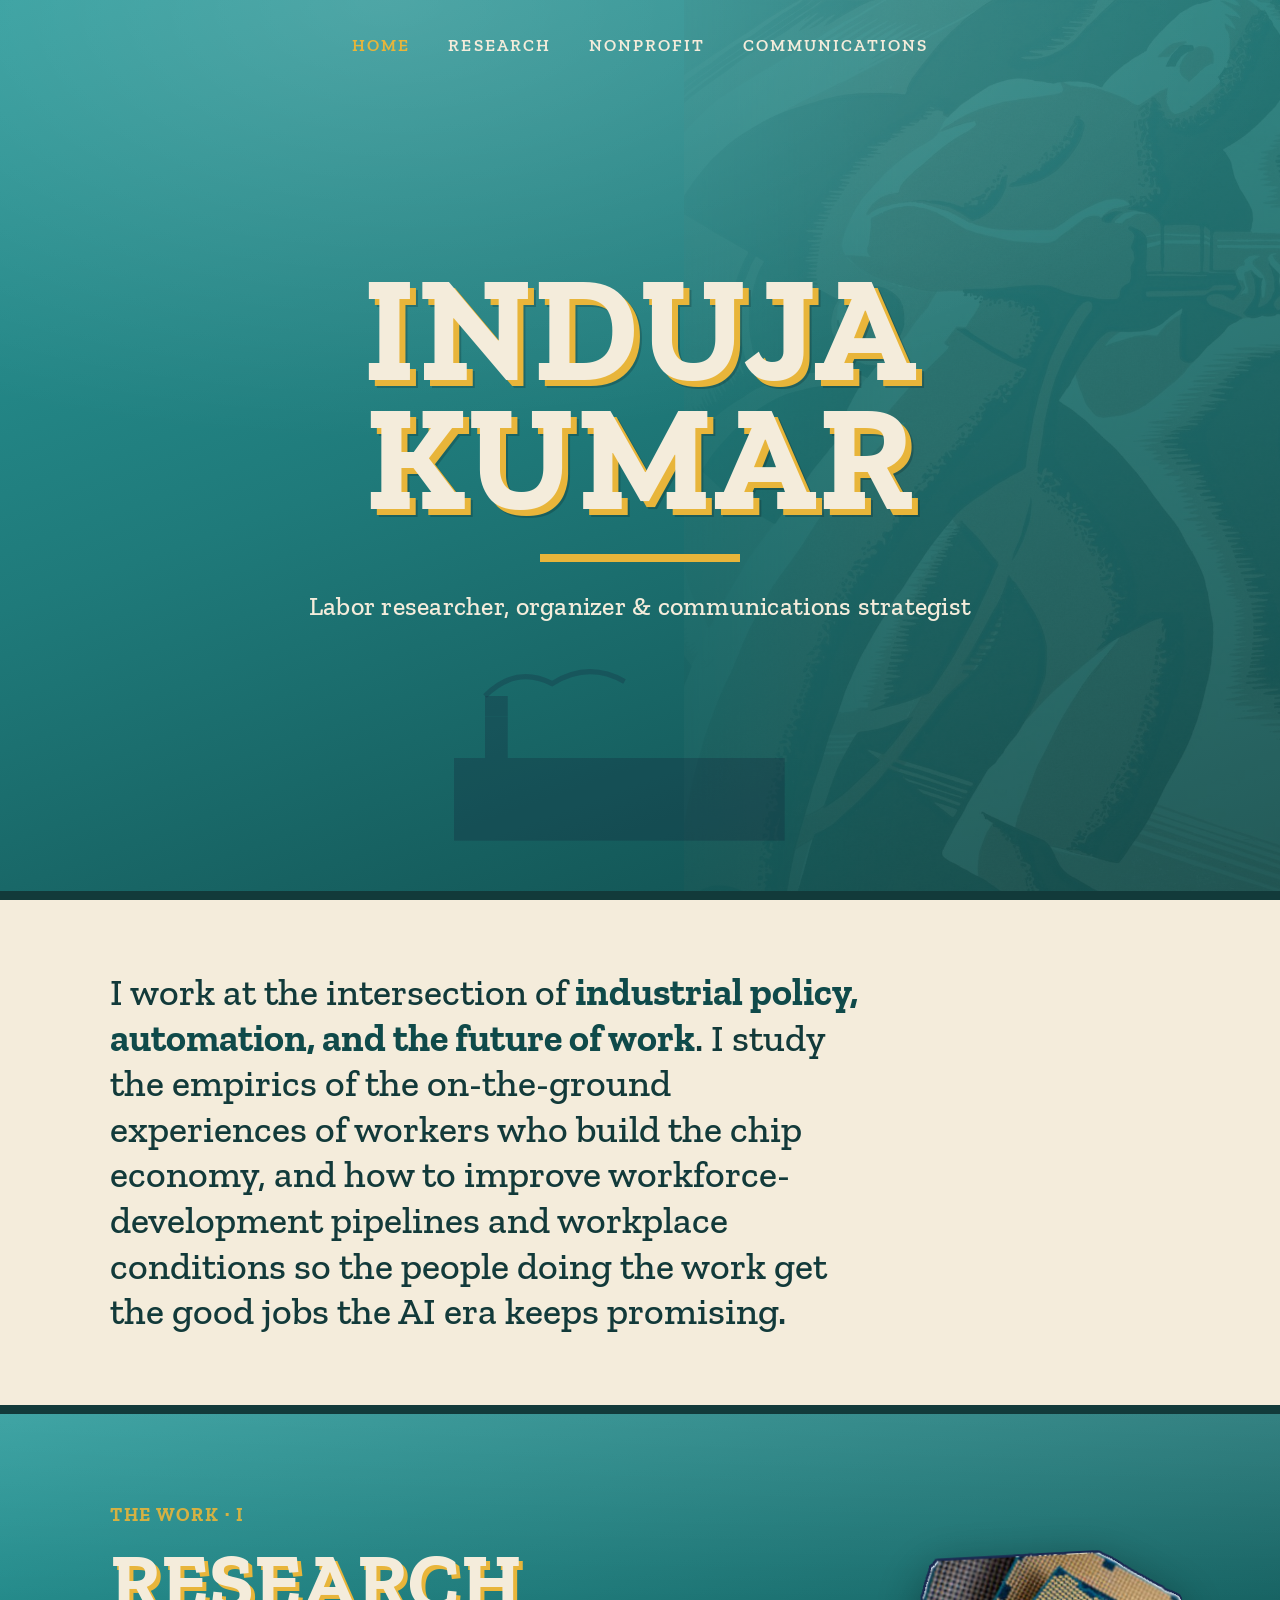
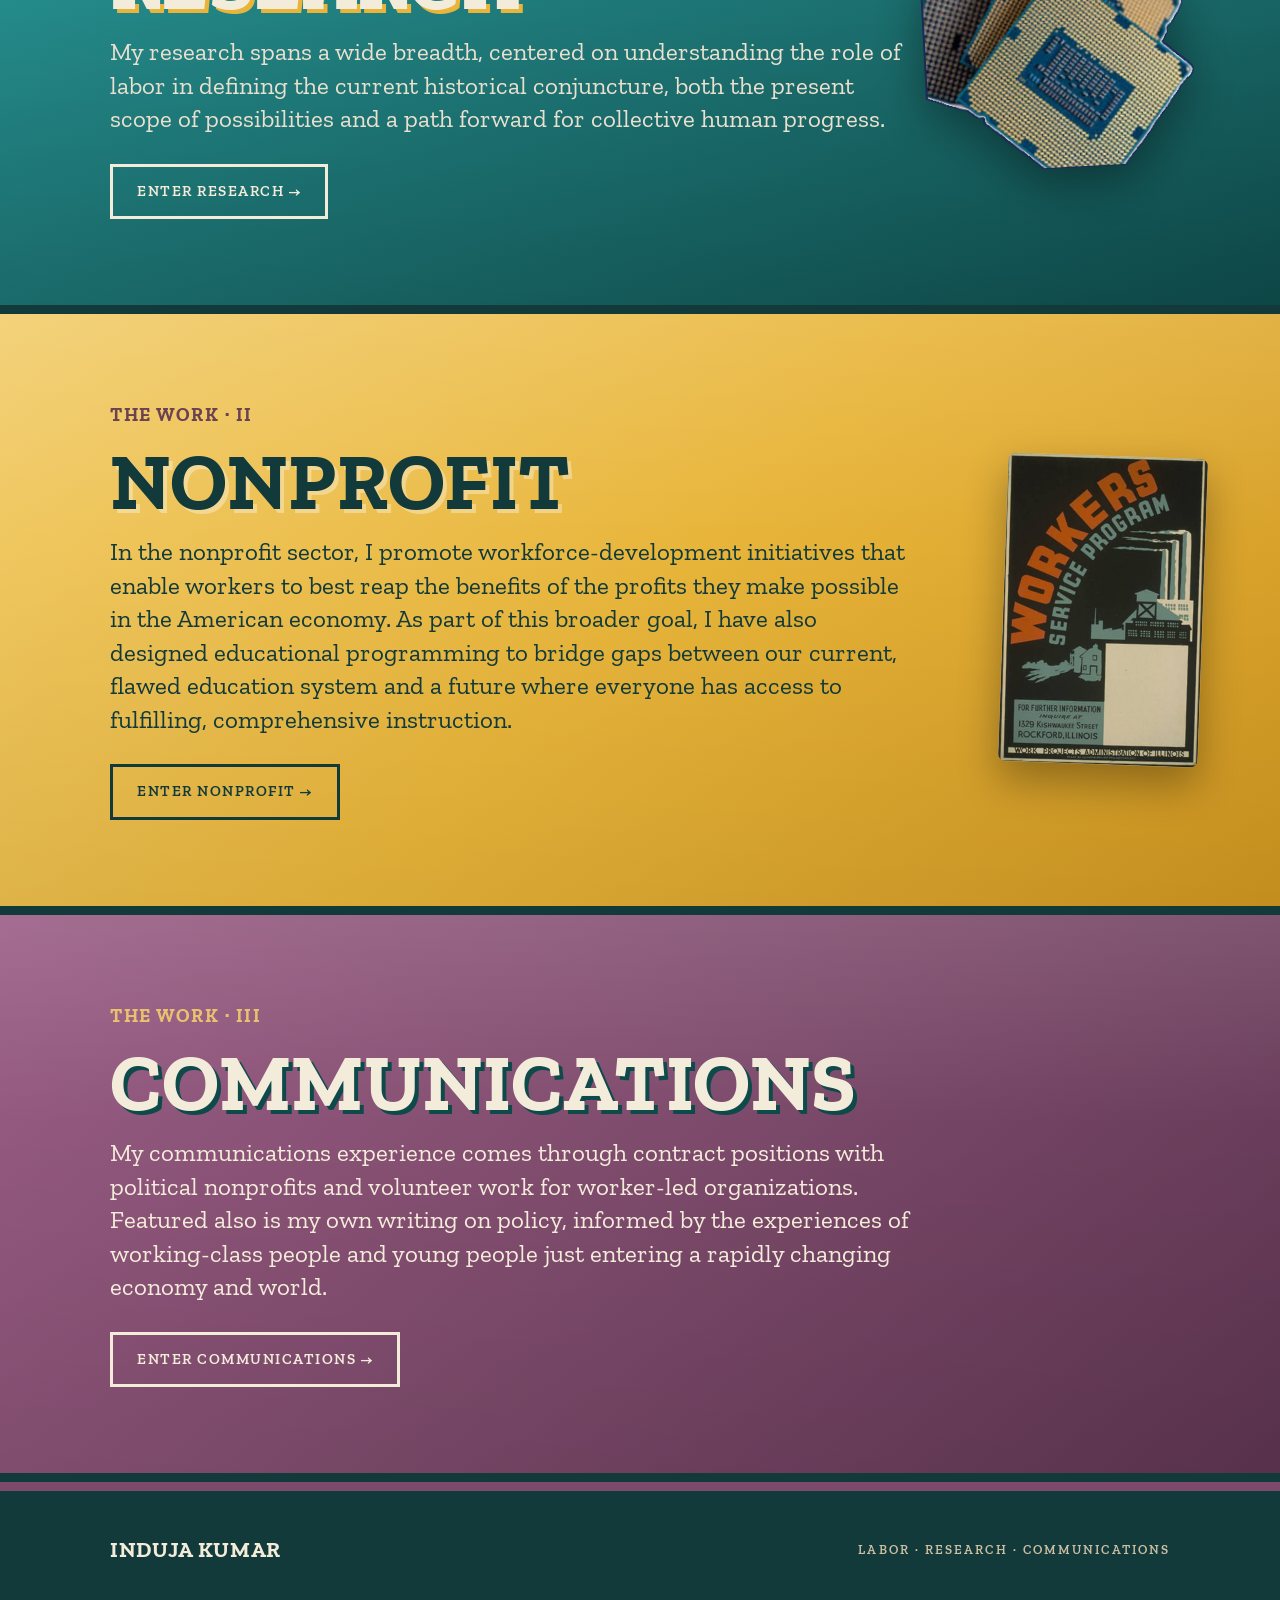
==== commit 94a81d69: "Fix fullbleed image crop, dim popouts for nav contrast, remove factory pentagon" ====
--- a/index.html
+++ b/index.html
@@ -21,7 +21,7 @@
     <g fill="#15243a" opacity="0.32">
       <rect x="120" y="120" width="320" height="80"/>
       <rect x="150" y="80" width="22" height="40"/><rect x="150" y="60" width="22" height="20"/>
-      <path d="M440 120 l40 0 l0 -30 l-20 -16 l-20 16 z"/>
+
       <g fill="#15243a"><rect x="150" y="135" width="14" height="14"/><rect x="178" y="135" width="14" height="14"/><rect x="206" y="135" width="14" height="14"/><rect x="234" y="135" width="14" height="14"/><rect x="262" y="135" width="14" height="14"/><rect x="290" y="135" width="14" height="14"/><rect x="318" y="135" width="14" height="14"/><rect x="346" y="135" width="14" height="14"/><rect x="374" y="135" width="14" height="14"/><rect x="402" y="135" width="14" height="14"/></g>
     </g>
     <g fill="none" stroke="#15243a" stroke-width="5" opacity="0.3">
--- a/style.css
+++ b/style.css
@@ -97,8 +97,8 @@
 .subhead.ochre-head .subnav .home { color: var(--ink); text-shadow: 2px 2px 0 var(--oxide); }
 .subnav .home:hover { color: var(--ochre); }
 .subnav .links { display: flex; gap: 24px; }
-.subnav .links a { font-family: 'Zilla Slab'; font-weight: 600; text-transform: uppercase; letter-spacing: 0.08em; color: var(--bone); font-size: 15px; text-decoration: none; }
-.subhead.ochre-head .subnav .links a { color: var(--ink); }
+.subnav .links a { font-family: 'Zilla Slab'; font-weight: 600; text-transform: uppercase; letter-spacing: 0.08em; color: var(--bone); font-size: 15px; text-decoration: none; text-shadow: 0 1px 5px rgba(0,0,0,0.55); }
+.subhead.ochre-head .subnav .links a { color: var(--ink); text-shadow: 0 1px 4px rgba(255,255,255,0.85); }
 .subnav .links a:hover, .subnav .links a.active { color: var(--ochre); }
 .subhead.ochre-head .subnav .links a:hover, .subhead.ochre-head .subnav .links a.active { color: var(--oxide); }
 .subhead h1 { font-size: 76px; color: var(--bone); margin-bottom: 20px; text-shadow: 4px 4px 0 var(--ochre); }
@@ -189,8 +189,8 @@
   .figwrap img { max-height: 50vh; }
   .area-grid { grid-template-columns: 1fr; gap: 12px; }
   .area-num { display: none; }
-  .area-title { font-size: 52px; }
-  .subhead h1 { font-size: 46px; }
+  .area-title { font-size: clamp(24px, 7vw, 52px); }
+  .subhead h1 { font-size: clamp(22px, 7vw, 46px); }
   .dept-head h2 { font-size: 32px; }
   .proj { grid-template-columns: 1fr; gap: 12px; }
   .subnav { flex-direction: column; align-items: flex-start; gap: 16px; }
@@ -286,7 +286,7 @@
 
 /* full-bleed photo strip (bottom of a page) */
 .fullbleed-strip { width: 100%; border-top: 9px solid var(--ink); border-bottom: 9px solid var(--ink); overflow: hidden; max-height: 360px; }
-.fullbleed-strip img { width: 100%; display: block; object-fit: cover; }
+.fullbleed-strip img { width: 100%; display: block; height: 360px; object-fit: cover; object-position: center bottom; }
 
 /* side-margin photo (alternating layout) */
 .with-sidephoto { display: grid; grid-template-columns: 1fr 300px; gap: 44px; align-items: start; }
@@ -368,7 +368,7 @@
 .subhead-popout {
   position: absolute; top: 50%; right: 0; transform: translateY(-50%) rotate(-2deg);
   width: 240px; border-radius: 8px; overflow: hidden;
-  box-shadow: 0 18px 44px rgba(0,0,0,0.30); z-index: 1;
+  box-shadow: 0 18px 44px rgba(0,0,0,0.30); z-index: 1; opacity: 0.65;
 }
 .subhead-popout img { display: block; width: 100%; }
 .subhead-inner > .subnav, .subhead-inner > h1, .subhead-inner > .standfirst { position: relative; z-index: 2; }
@@ -442,3 +442,9 @@
 .embeds.writing-full .embed .etitle { font-size: 17px; }
 .embeds.writing-full .embed .cap { padding: 18px 20px; }
 @media (max-width: 860px) { .embeds.writing-full { grid-template-columns: 1fr; } }
+
+/* hide decorative band popouts that overlap content on narrow screens */
+@media (max-width: 880px) {
+  .popout-chip,
+  .popout-poster { display: none; }
+}
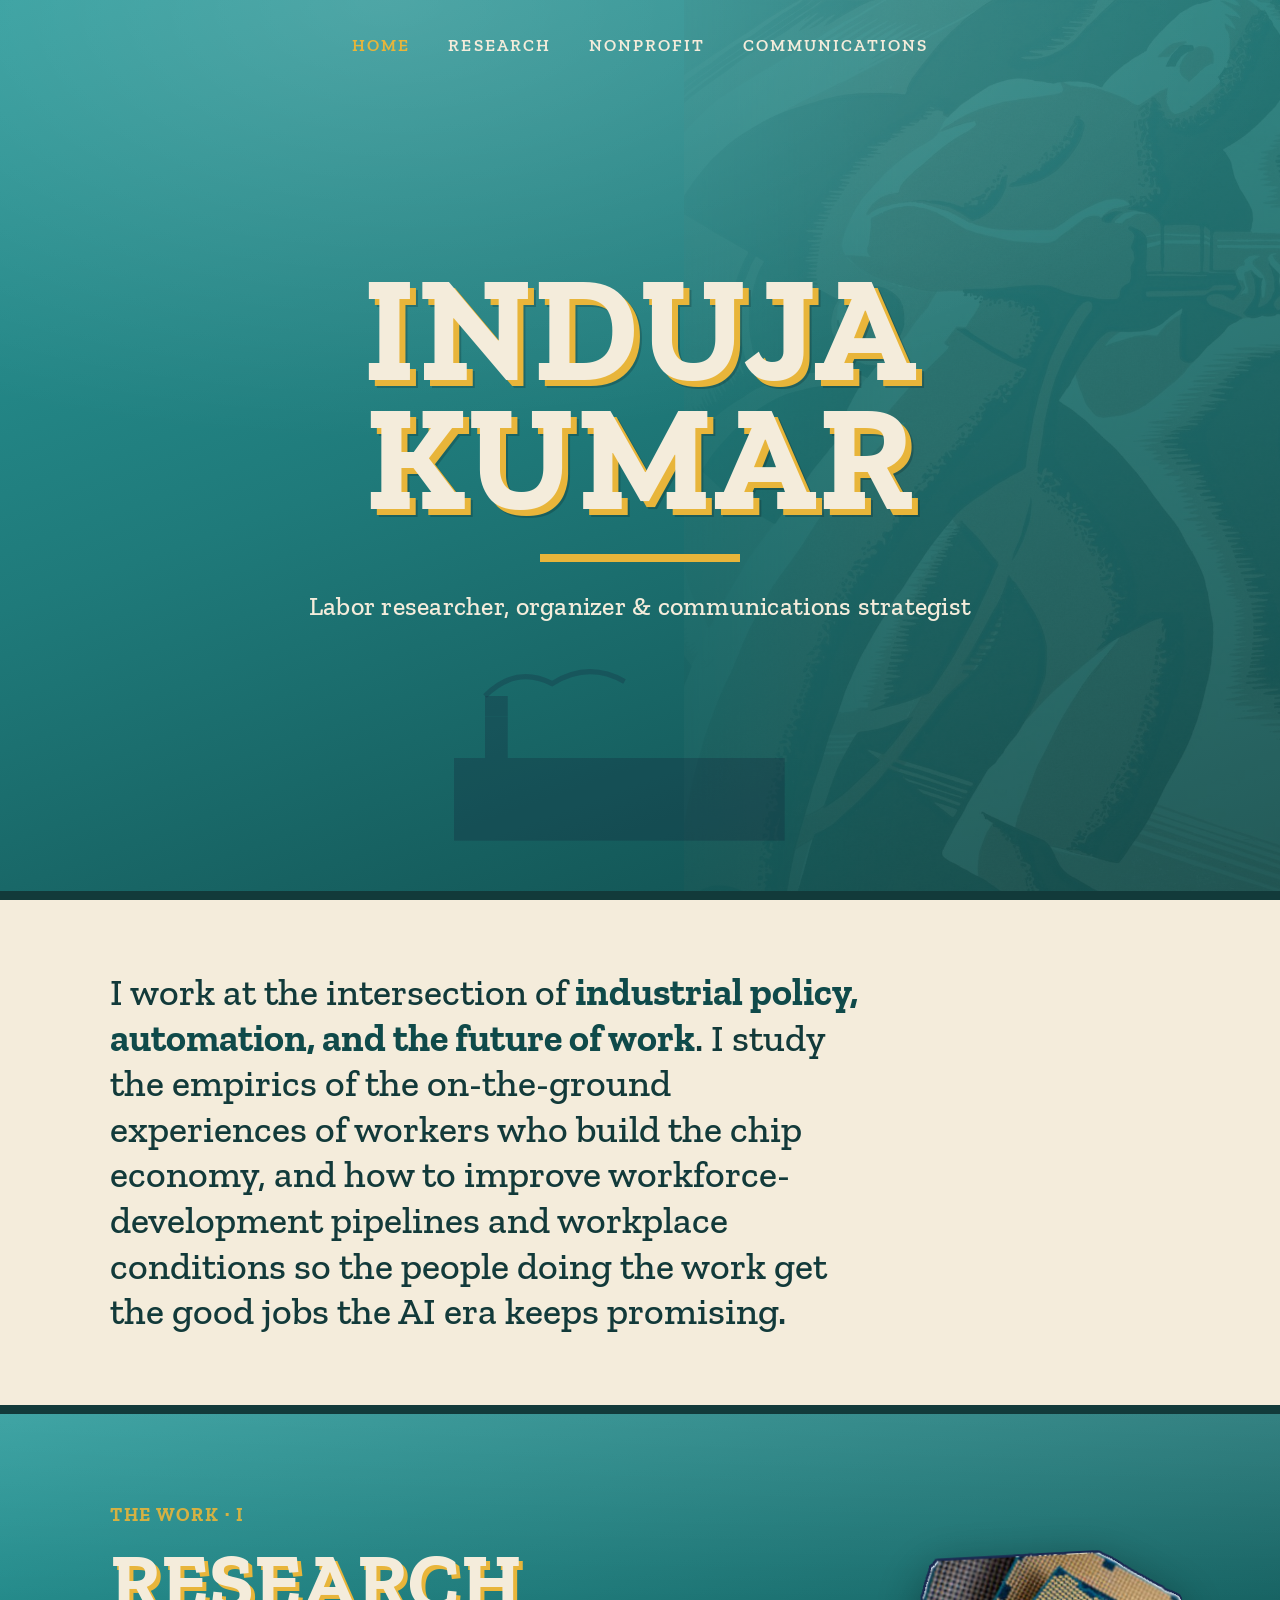
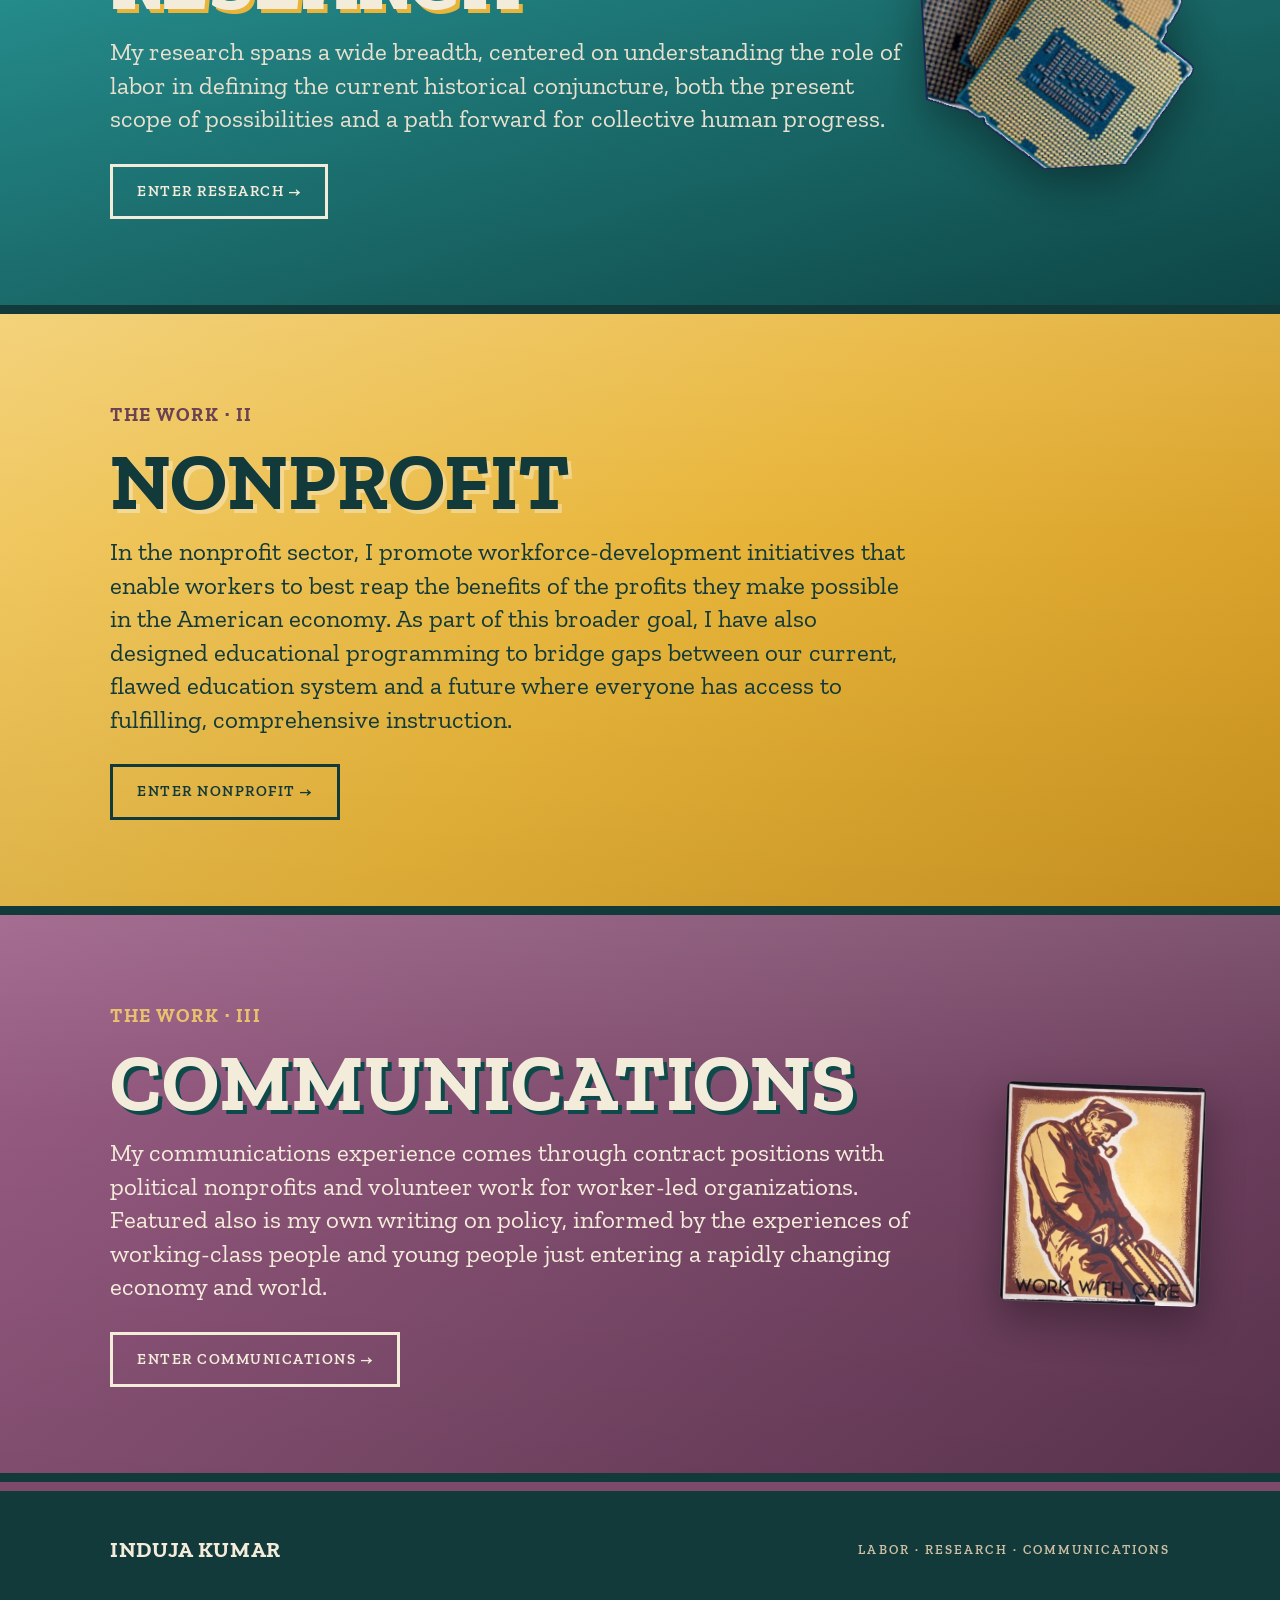
==== commit 0a8cb782: "Swap nonprofit motif to wpa_sun, add wpa_workers to communications band, fix fullbleed strips" ====
--- a/index.html
+++ b/index.html
@@ -68,7 +68,7 @@
 
 <!-- AREA 2: NONPROFIT (indigo) -->
 <section class="areaband gold">
-  <div class="popout-poster" aria-hidden="true"><img src="assets/wpa_workers_service.jpg" alt=""></div>
+  <div class="popout-poster" aria-hidden="true"><img src="assets/wpa_sun.jpg" alt=""></div>
   <div class="wrap">
     <div class="area-grid">
       <div>
@@ -83,6 +83,7 @@
 
 <!-- AREA 3: COMMUNICATIONS (purple) -->
 <section class="areaband plum">
+  <div class="popout-poster" aria-hidden="true"><img src="assets/wpa_workers.jpg" alt=""></div>
   <div class="wrap">
     <div class="area-grid">
       <div>
--- a/style.css
+++ b/style.css
@@ -285,8 +285,8 @@
 .popout-cap { font-family: 'Zilla Slab'; font-weight: 600; text-transform: uppercase; letter-spacing: 0.05em; font-size: 11px; margin-top: 12px; opacity: 0.85; }
 
 /* full-bleed photo strip (bottom of a page) */
-.fullbleed-strip { width: 100%; border-top: 9px solid var(--ink); border-bottom: 9px solid var(--ink); overflow: hidden; max-height: 360px; }
-.fullbleed-strip img { width: 100%; display: block; height: 360px; object-fit: cover; object-position: center bottom; }
+.fullbleed-strip { width: 100%; border-top: 9px solid var(--ink); border-bottom: 9px solid var(--ink); }
+.fullbleed-strip img { width: 100%; display: block; }
 
 /* side-margin photo (alternating layout) */
 .with-sidephoto { display: grid; grid-template-columns: 1fr 300px; gap: 44px; align-items: start; }
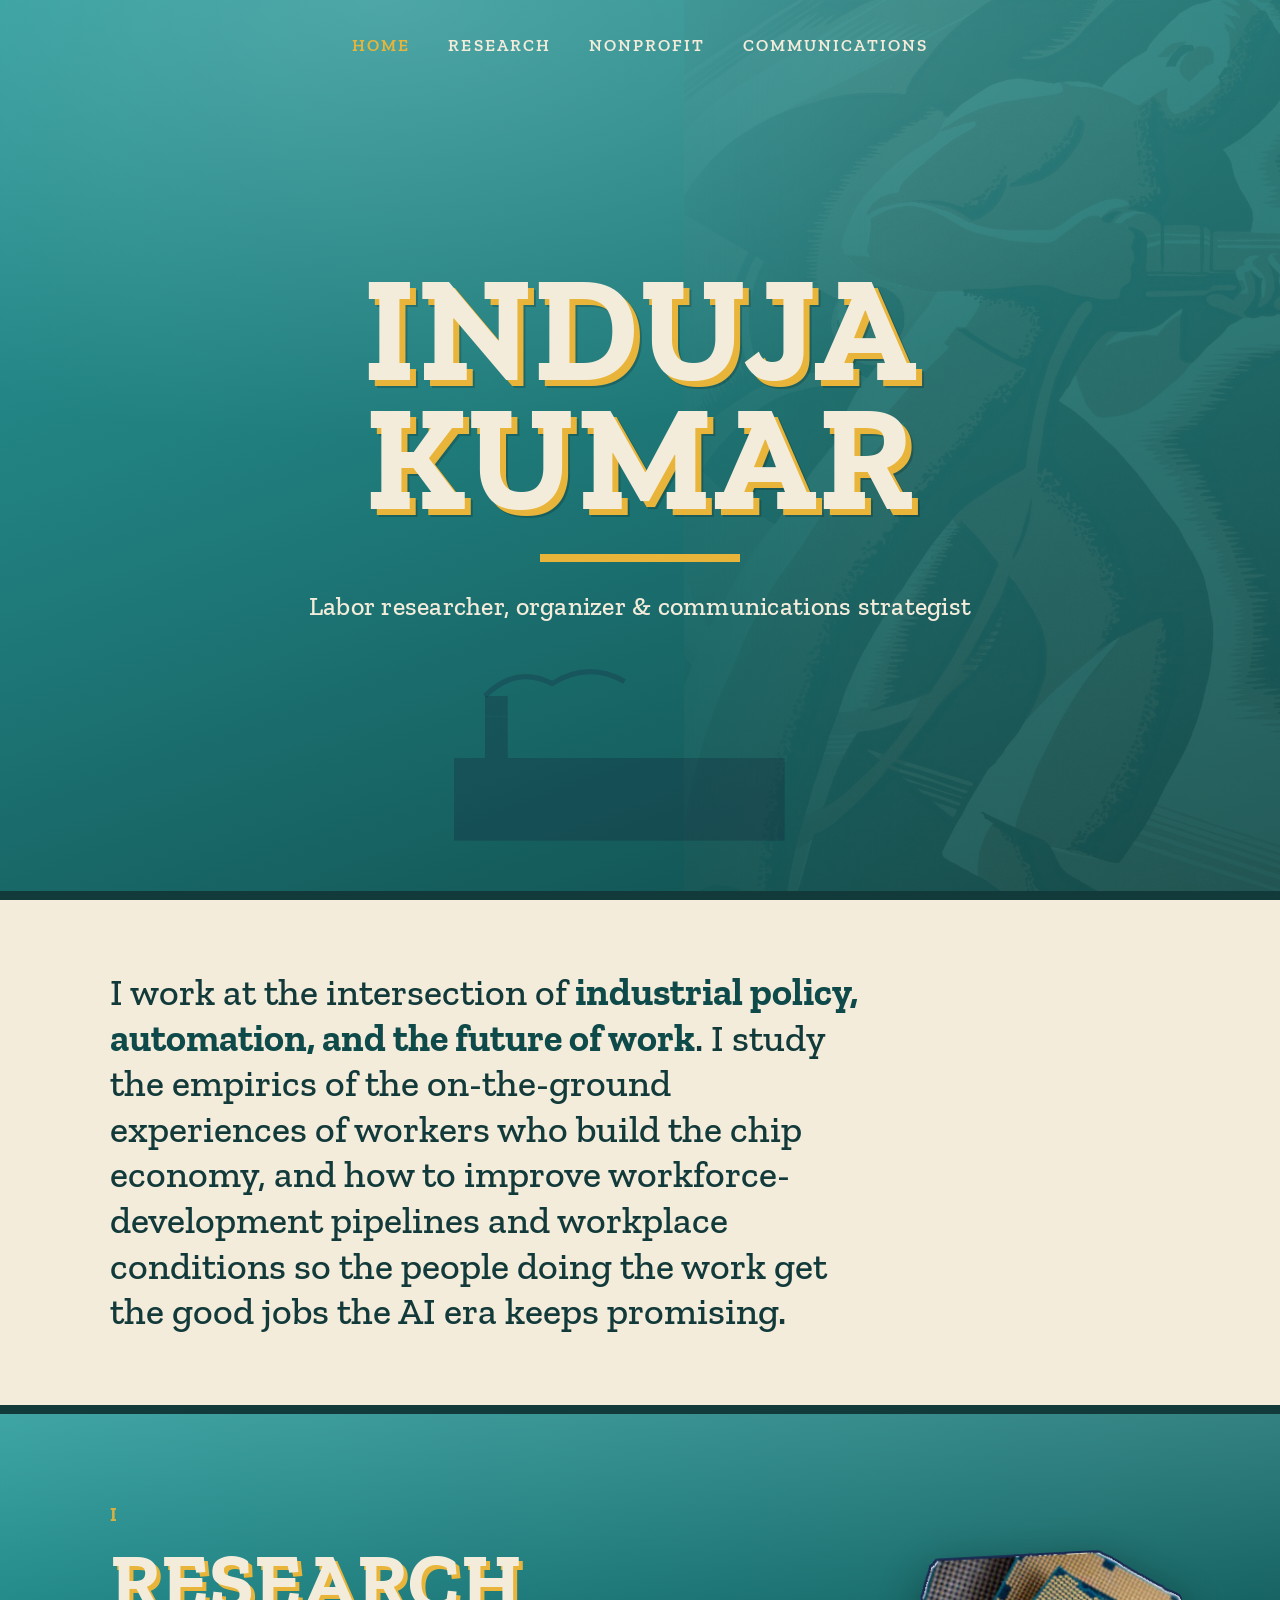
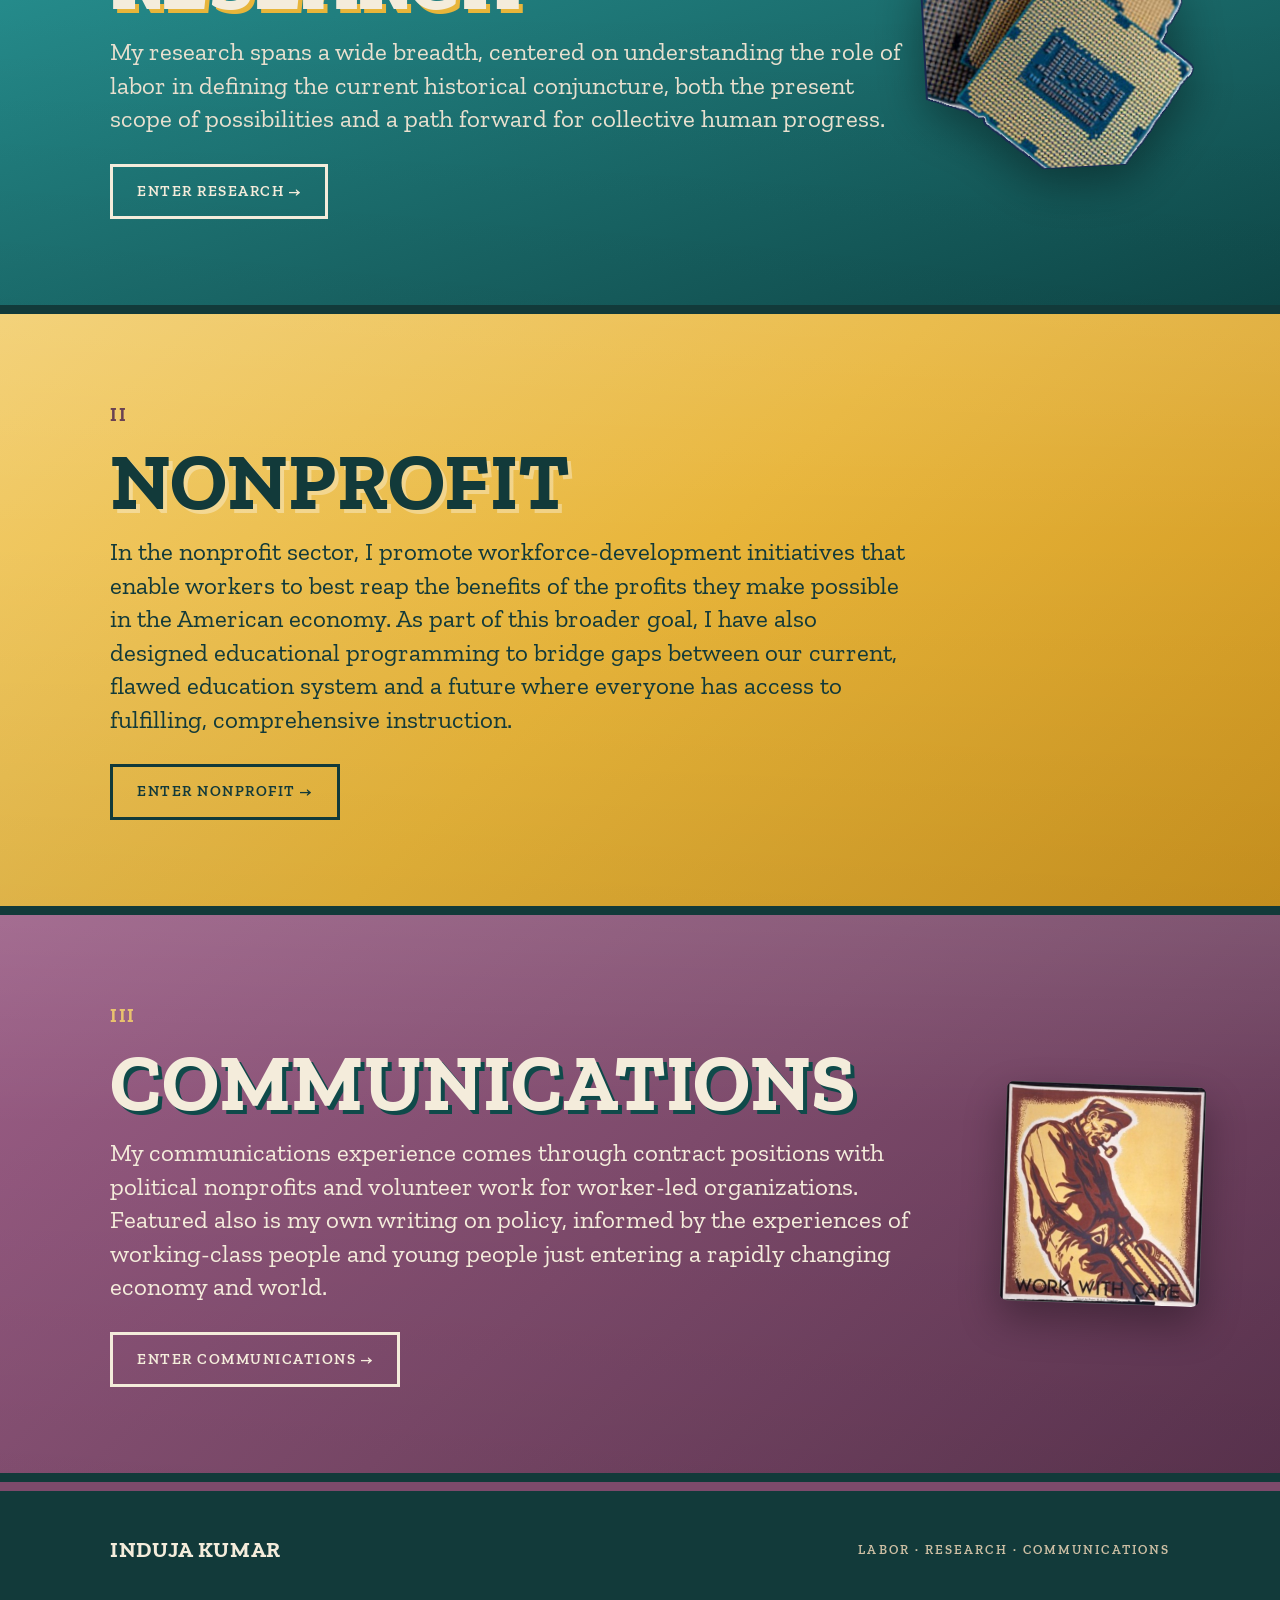
==== commit c9be197a: "Remove 'The Work' labels, add hard-shadow to embeds, teal badge on read links" ====
--- a/index.html
+++ b/index.html
@@ -57,7 +57,7 @@
   <div class="wrap">
     <div class="area-grid">
       <div>
-        <div class="area-index label">The Work &middot; I</div>
+        <div class="area-index label">I</div>
         <h2 class="area-title">Research</h2>
         <p class="area-desc">My research spans a wide breadth, centered on understanding the role of labor in defining the current historical conjuncture, both the present scope of possibilities and a path forward for collective human progress.</p>
         <a class="area-enter" href="research.html">Enter Research &rarr;</a>
@@ -72,7 +72,7 @@
   <div class="wrap">
     <div class="area-grid">
       <div>
-        <div class="area-index label">The Work &middot; II</div>
+        <div class="area-index label">II</div>
         <h2 class="area-title">Nonprofit</h2>
         <p class="area-desc">In the nonprofit sector, I promote workforce-development initiatives that enable workers to best reap the benefits of the profits they make possible in the American economy. As part of this broader goal, I have also designed educational programming to bridge gaps between our current, flawed education system and a future where everyone has access to fulfilling, comprehensive instruction.</p>
         <a class="area-enter" href="nonprofit.html">Enter Nonprofit &rarr;</a>
@@ -87,7 +87,7 @@
   <div class="wrap">
     <div class="area-grid">
       <div>
-        <div class="area-index label">The Work &middot; III</div>
+        <div class="area-index label">III</div>
         <h2 class="area-title">Communications</h2>
         <p class="area-desc">My communications experience comes through contract positions with political nonprofits and volunteer work for worker-led organizations. Featured also is my own writing on policy, informed by the experiences of working-class people and young people just entering a rapidly changing economy and world.</p>
         <a class="area-enter" href="communications.html">Enter Communications &rarr;</a>
--- a/style.css
+++ b/style.css
@@ -151,15 +151,15 @@
 .photoplate img { display: block; width: 100%; }
 .photo-credit { font-family: 'Zilla Slab'; font-weight: 600; text-transform: uppercase; letter-spacing: 0.05em; font-size: 11px; margin-top: 12px; opacity: 0.85; }
 .embeds { display: grid; grid-template-columns: repeat(auto-fill, minmax(235px, 1fr)); gap: 18px; margin-top: 10px; }
-.embed { display: flex; flex-direction: column; text-decoration: none; border: 4px solid var(--ink); background: var(--bone); transition: transform 0.14s, box-shadow 0.14s; }
-.embed:hover { transform: translate(-2px,-2px); box-shadow: 0 12px 28px rgba(0,0,0,0.22); text-decoration: none; }
+.embed { display: flex; flex-direction: column; text-decoration: none; border: 4px solid var(--ink); background: var(--bone); transition: transform 0.14s, box-shadow 0.14s; box-shadow: 5px 5px 0 var(--ink); }
+.embed:hover { transform: translate(-4px,-4px); box-shadow: 9px 9px 0 var(--ink); text-decoration: none; }
 .embed .shot { aspect-ratio: 16/10; background: var(--bone-dim); overflow: hidden; border-bottom: 4px solid var(--ink); position: relative; }
 .embed .shot img { width: 100%; height: 100%; object-fit: cover; display: block; }
 .embed .shot .placeholder { position: absolute; inset: 0; display: flex; align-items: center; justify-content: center; font-family: 'Zilla Slab'; font-weight: 600; text-transform: uppercase; letter-spacing: 0.06em; font-size: 11px; color: var(--ink-soft); text-align: center; padding: 12px; }
 .embed .cap { padding: 14px 16px; display: flex; flex-direction: column; gap: 6px; flex: 1; background: var(--bone); }
 .embed .outlet { font-family: 'Zilla Slab'; font-weight: 700; text-transform: uppercase; letter-spacing: 0.05em; font-size: 12px; color: var(--oxide); }
 .embed .etitle { font-family: 'Zilla Slab'; font-weight: 600; font-size: 16px; line-height: 1.22; color: var(--ink); }
-.embed .go { font-family: 'Zilla Slab'; font-weight: 700; text-transform: uppercase; letter-spacing: 0.06em; font-size: 12px; color: var(--teal); margin-top: auto; }
+.embed .go { font-family: 'Zilla Slab'; font-weight: 700; text-transform: uppercase; letter-spacing: 0.06em; font-size: 11px; color: var(--bone); background: var(--teal); padding: 5px 10px; margin-top: auto; align-self: flex-start; }
 a.docframe { display: block; text-decoration: none; border-radius: 8px; overflow: hidden; box-shadow: 0 14px 34px rgba(0,0,0,0.25); transition: transform 0.14s, box-shadow 0.14s; max-width: 520px; }
 a.docframe:hover { transform: translate(-2px,-2px); box-shadow: 0 18px 40px rgba(15,74,74,0.35); }
 a.docframe img { display: block; width: 100%; }
@@ -167,8 +167,8 @@
 a.docframe .docbar .t { font-family: 'Zilla Slab'; font-weight: 700; text-transform: uppercase; letter-spacing: 0.04em; font-size: 13px; }
 a.docframe .docbar .t2 { font-family: 'Zilla Slab'; font-weight: 700; text-transform: uppercase; font-size: 12px; color: var(--ochre); }
 .social-cards { display: grid; grid-template-columns: repeat(auto-fill, minmax(190px, 1fr)); gap: 18px; margin-top: 10px; }
-.scard { display: flex; flex-direction: column; text-decoration: none; border: 4px solid var(--ink); background: var(--ink); transition: transform 0.14s, box-shadow 0.14s; }
-.scard:hover { transform: translate(-2px,-2px); box-shadow: 0 12px 28px rgba(0,0,0,0.28); text-decoration: none; }
+.scard { display: flex; flex-direction: column; text-decoration: none; border: 4px solid var(--ink); background: var(--ink); transition: transform 0.14s, box-shadow 0.14s; box-shadow: 5px 5px 0 rgba(0,0,0,0.45); }
+.scard:hover { transform: translate(-4px,-4px); box-shadow: 9px 9px 0 rgba(0,0,0,0.45); text-decoration: none; }
 .scard .shot { overflow: hidden; border-bottom: 4px solid var(--ink); background: #000; }
 .scard .shot img { width: 100%; display: block; }
 .scard .cap { padding: 12px 14px; background: var(--bone); flex: 1; display: flex; flex-direction: column; gap: 6px; }
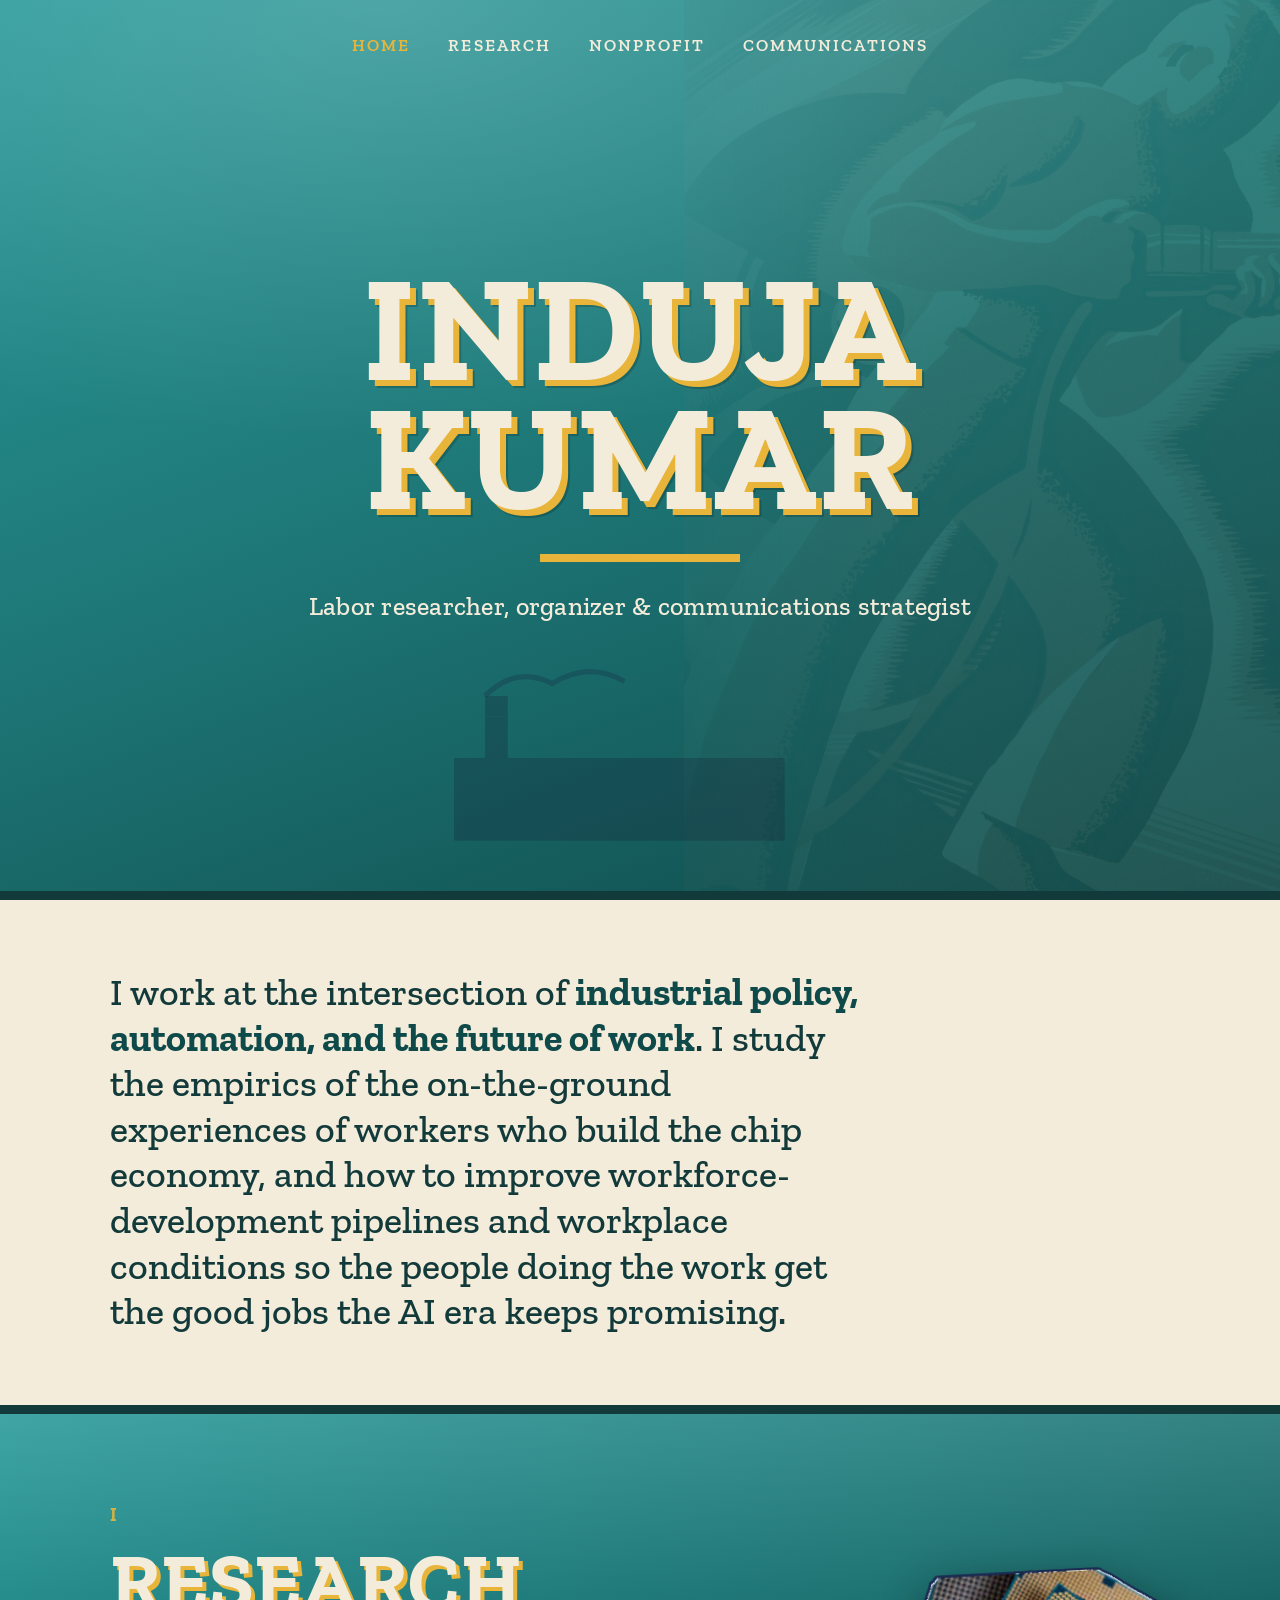
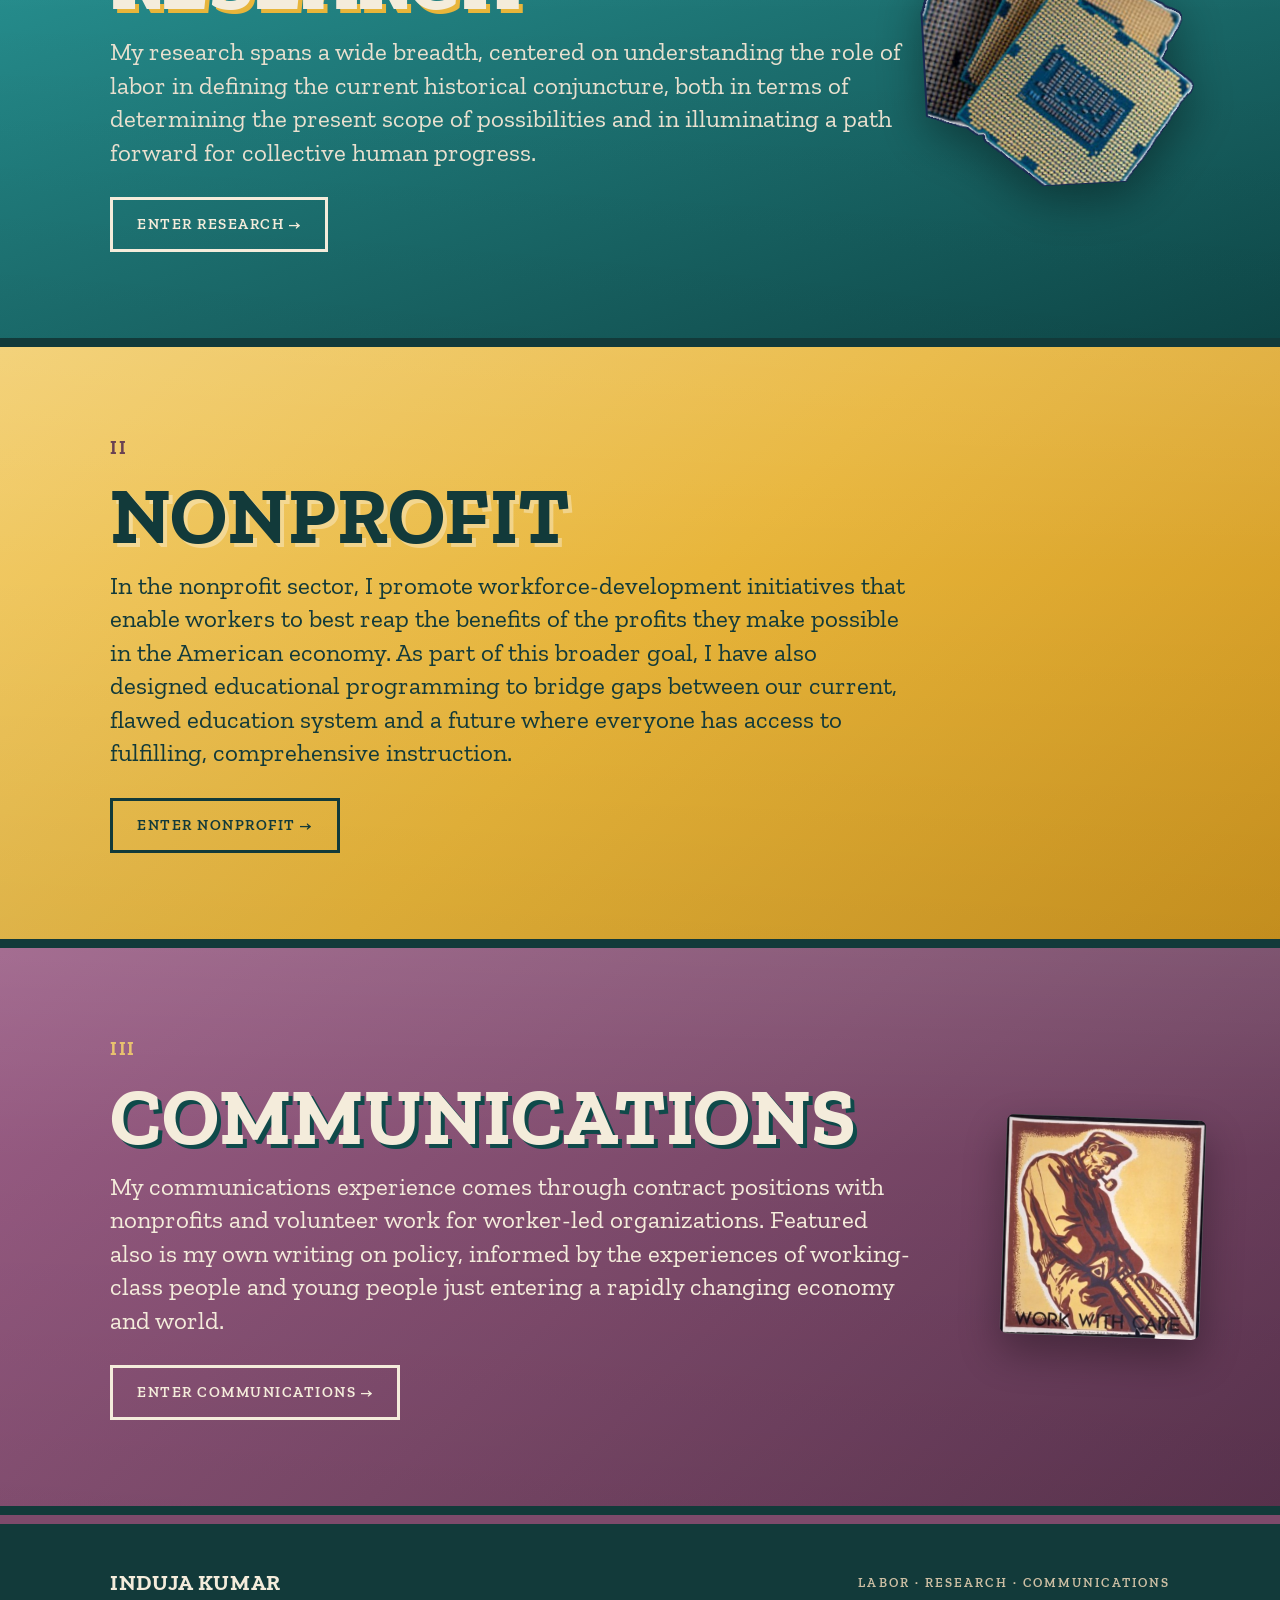
==== commit eb565e74: "Update research description wording, remove 'political' from comms band" ====
--- a/index.html
+++ b/index.html
@@ -59,7 +59,7 @@
       <div>
         <div class="area-index label">I</div>
         <h2 class="area-title">Research</h2>
-        <p class="area-desc">My research spans a wide breadth, centered on understanding the role of labor in defining the current historical conjuncture, both the present scope of possibilities and a path forward for collective human progress.</p>
+        <p class="area-desc">My research spans a wide breadth, centered on understanding the role of labor in defining the current historical conjuncture, both in terms of determining the present scope of possibilities and in illuminating a path forward for collective human progress.</p>
         <a class="area-enter" href="research.html">Enter Research &rarr;</a>
       </div>
     </div>
@@ -89,7 +89,7 @@
       <div>
         <div class="area-index label">III</div>
         <h2 class="area-title">Communications</h2>
-        <p class="area-desc">My communications experience comes through contract positions with political nonprofits and volunteer work for worker-led organizations. Featured also is my own writing on policy, informed by the experiences of working-class people and young people just entering a rapidly changing economy and world.</p>
+        <p class="area-desc">My communications experience comes through contract positions with nonprofits and volunteer work for worker-led organizations. Featured also is my own writing on policy, informed by the experiences of working-class people and young people just entering a rapidly changing economy and world.</p>
         <a class="area-enter" href="communications.html">Enter Communications &rarr;</a>
       </div>
     </div>
--- a/style.css
+++ b/style.css
@@ -447,4 +447,5 @@
 @media (max-width: 880px) {
   .popout-chip,
   .popout-poster { display: none; }
-}
+  .areaband.teal .area-title { text-shadow: 2px 2px 0 var(--ochre); }
+}
